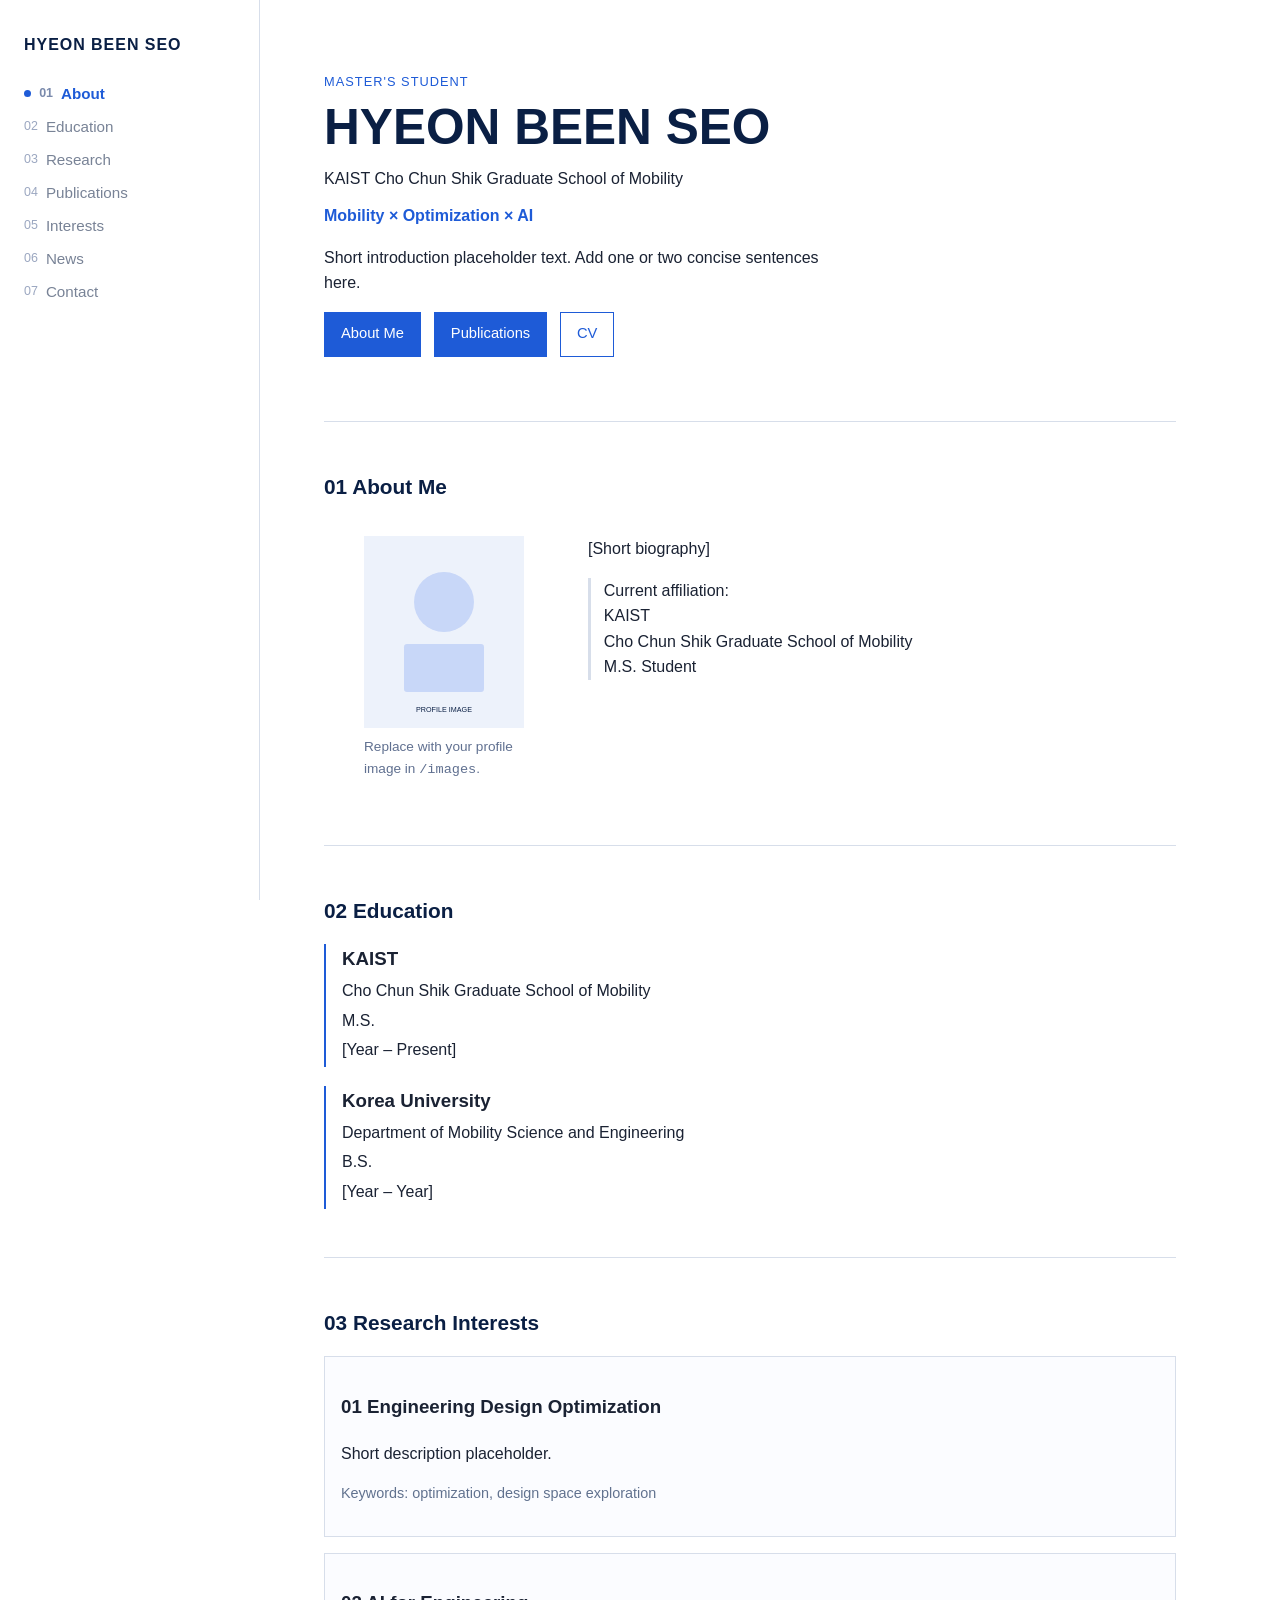
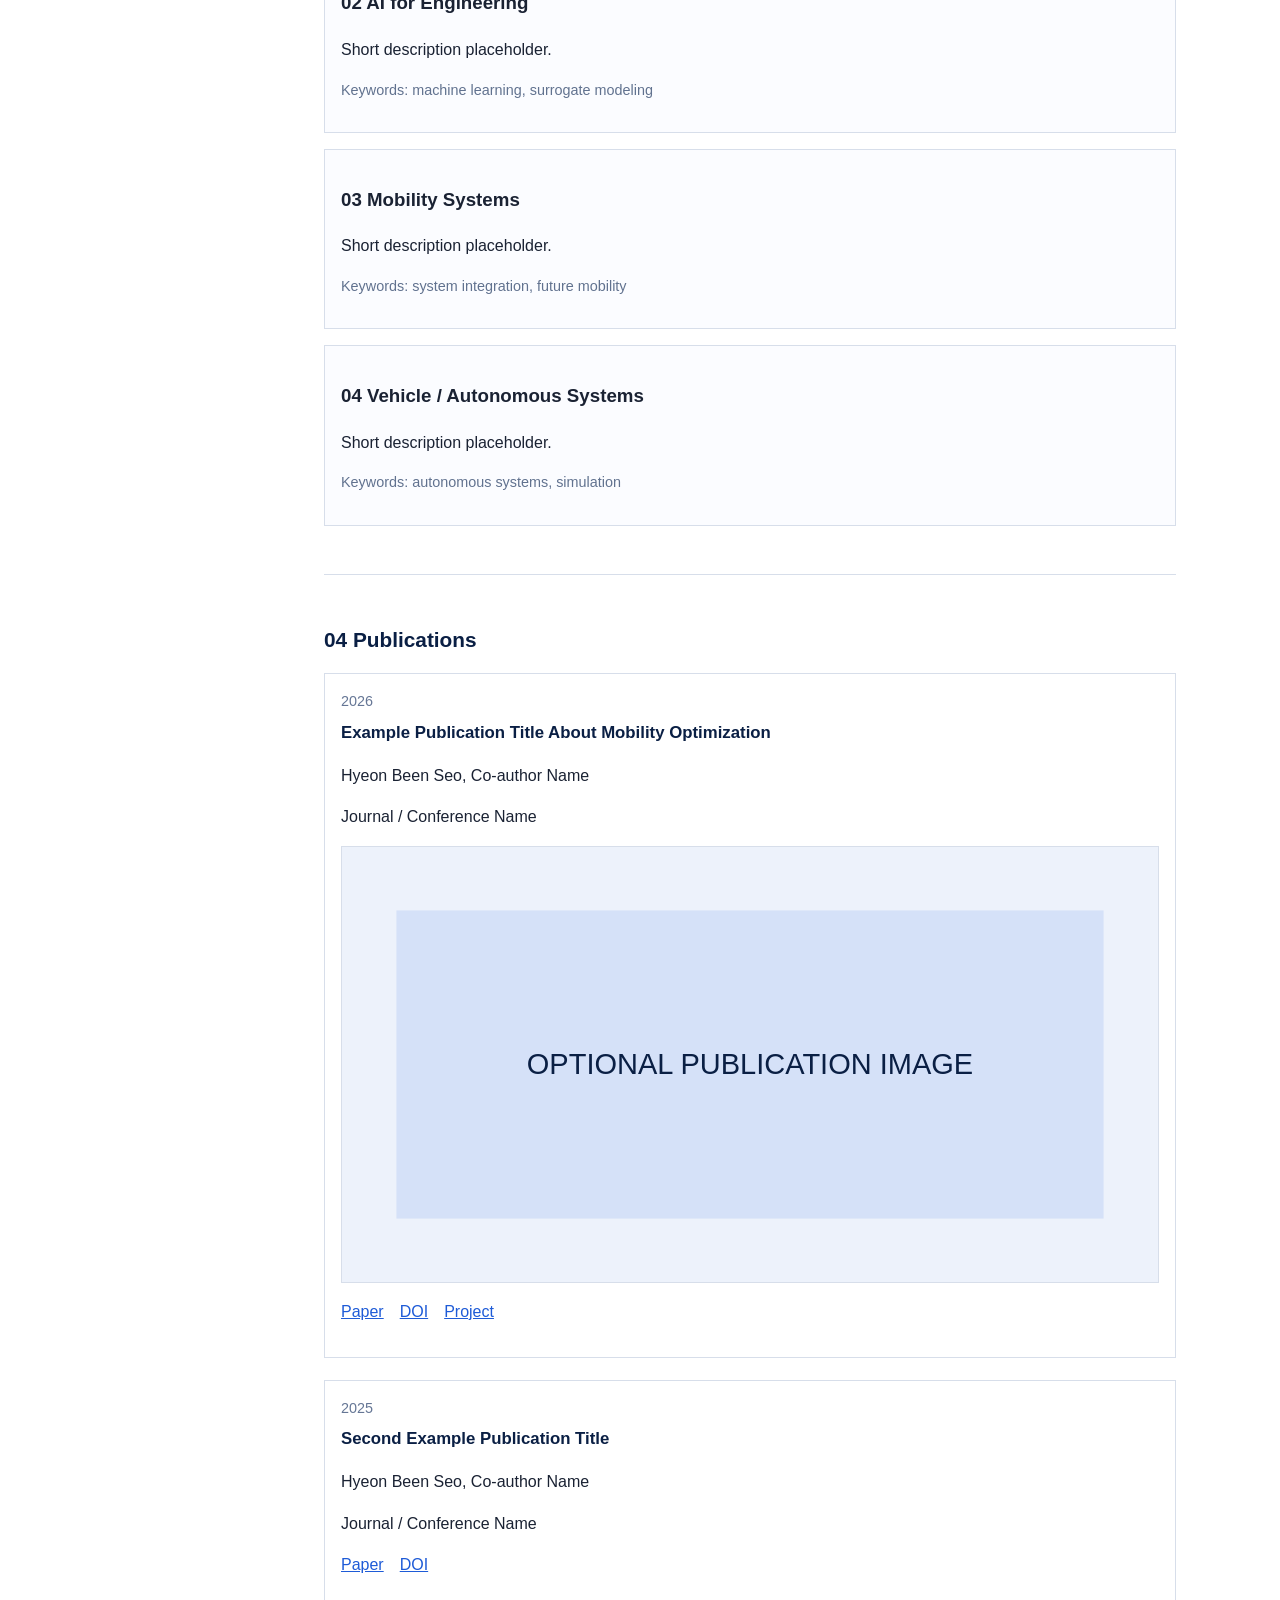
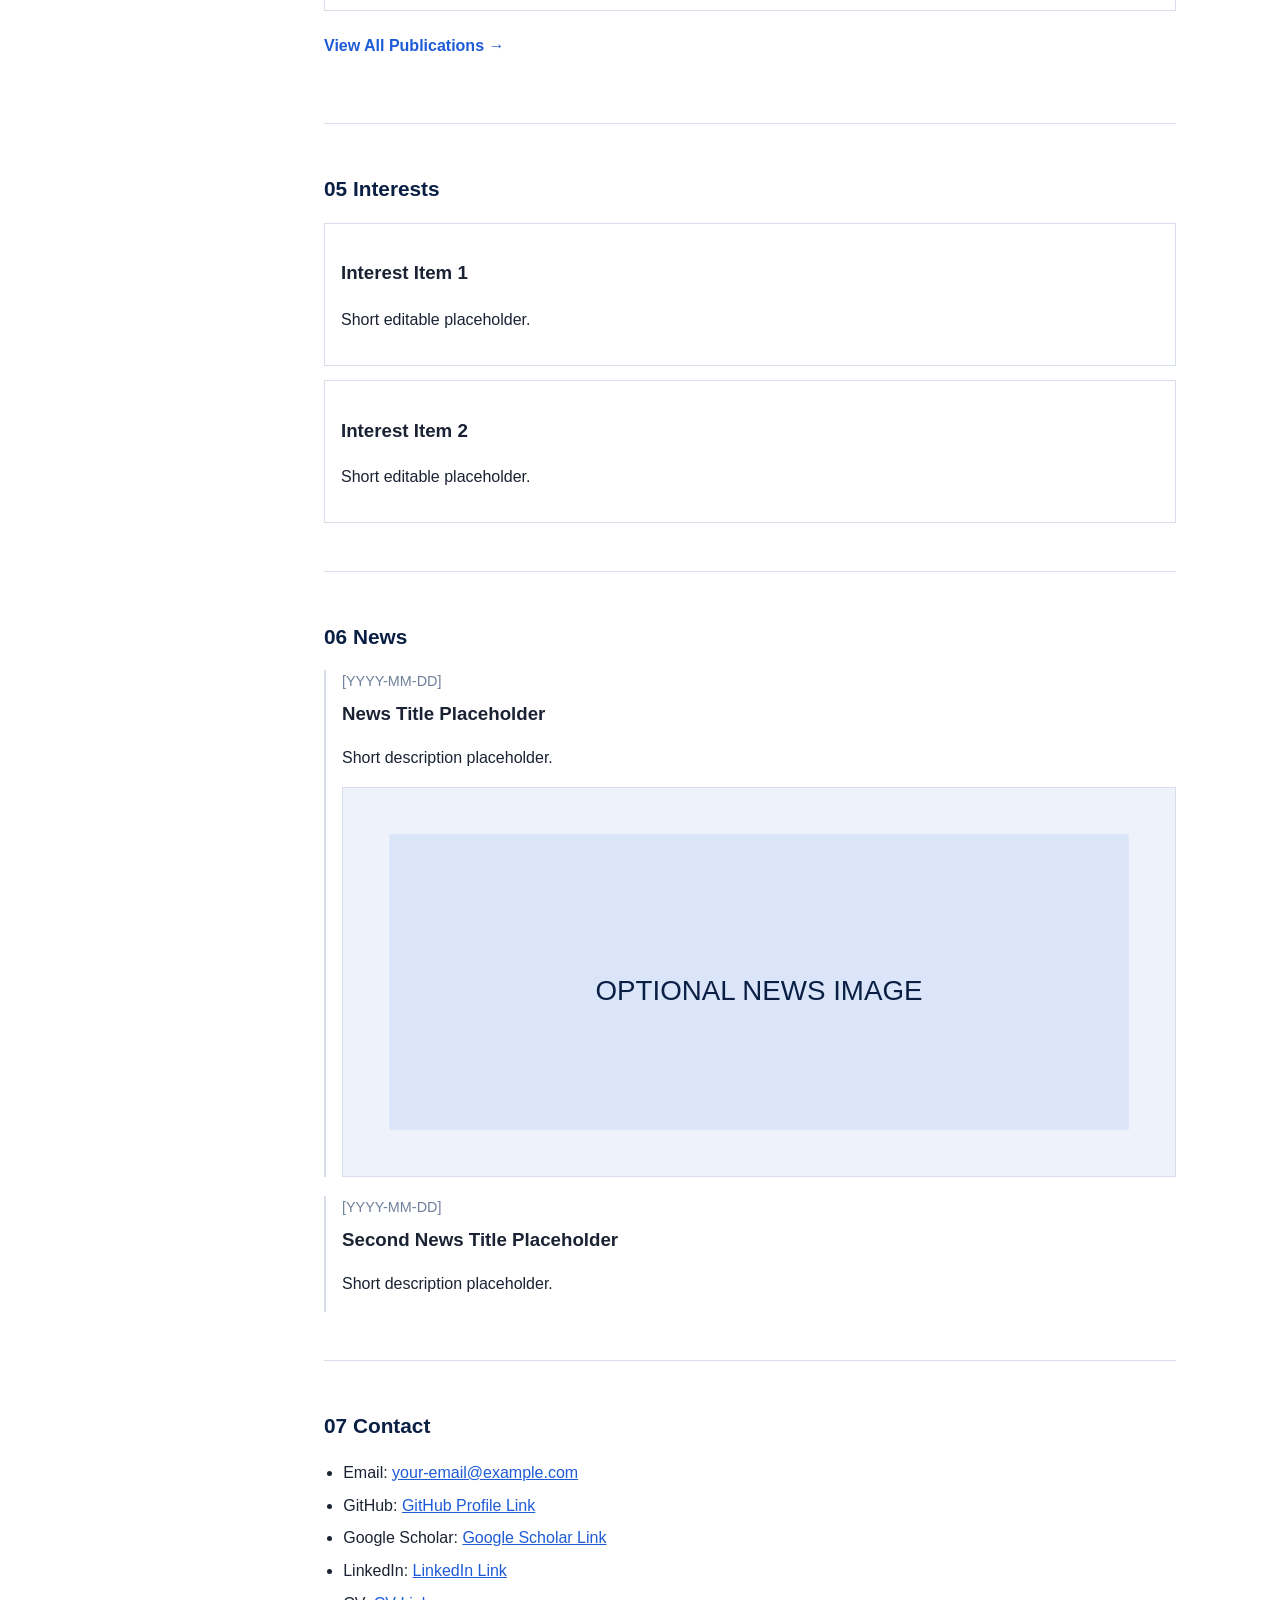
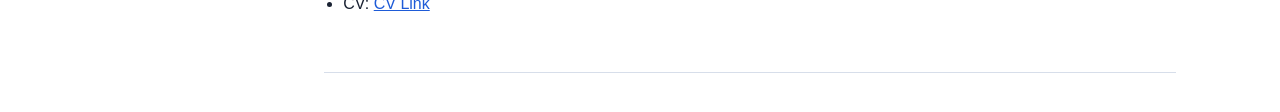
==== index.html @ e6840281 "Build academic portfolio website structure Co-authored-by: CanTuKung <165931298+CanTuKung@users.nore" ====
<!DOCTYPE html>
<html lang="en">
<head>
  <meta charset="UTF-8">
  <meta name="viewport" content="width=device-width, initial-scale=1.0">
  <title>Hyeon Been Seo | Academic Portfolio</title>
  <link rel="stylesheet" href="style.css">
</head>
<body>
  <!-- MOBILE TOP NAVIGATION START -->
  <header class="mobile-header">
    <div class="mobile-brand">HYEON BEEN SEO</div>
    <nav class="mobile-nav" aria-label="Mobile section navigation">
      <a class="nav-link" href="#about">About</a>
      <a class="nav-link" href="#education">Education</a>
      <a class="nav-link" href="#research">Research</a>
      <a class="nav-link" href="#publications">Publications</a>
      <a class="nav-link" href="#interests">Interests</a>
      <a class="nav-link" href="#news">News</a>
      <a class="nav-link" href="#contact">Contact</a>
    </nav>
  </header>
  <!-- MOBILE TOP NAVIGATION END -->

  <!-- DESKTOP LEFT SIDEBAR START -->
  <aside class="sidebar" aria-label="Section navigation">
    <h1 class="sidebar-title">HYEON BEEN SEO</h1>
    <nav>
      <a class="nav-link" href="#about"><span>01</span> About</a>
      <a class="nav-link" href="#education"><span>02</span> Education</a>
      <a class="nav-link" href="#research"><span>03</span> Research</a>
      <a class="nav-link" href="#publications"><span>04</span> Publications</a>
      <a class="nav-link" href="#interests"><span>05</span> Interests</a>
      <a class="nav-link" href="#news"><span>06</span> News</a>
      <a class="nav-link" href="#contact"><span>07</span> Contact</a>
    </nav>
  </aside>
  <!-- DESKTOP LEFT SIDEBAR END -->

  <main class="content">
    <!-- HERO SECTION START -->
    <section class="hero reveal" id="hero">
      <p class="eyebrow">Master's Student</p>
      <h2>HYEON BEEN SEO</h2>
      <p class="hero-subtitle">KAIST Cho Chun Shik Graduate School of Mobility</p>
      <p class="hero-tag">Mobility × Optimization × AI</p>
      <p class="hero-intro">Short introduction placeholder text. Add one or two concise sentences here.</p>
      <div class="hero-actions">
        <a class="button" href="#about">About Me</a>
        <a class="button" href="#publications">Publications</a>
        <a class="button button-outline" href="#">CV</a>
      </div>
    </section>
    <!-- HERO SECTION END -->

    <!-- ABOUT SECTION START -->
    <section class="section reveal" id="about">
      <h2>01 About Me</h2>
      <div class="about-grid">
        <figure class="profile-card">
          <img src="images/profile-placeholder.svg" alt="Profile placeholder">
          <figcaption>Replace with your profile image in <code>/images</code>.</figcaption>
        </figure>
        <div>
          <p>[Short biography]</p>
          <p class="meta-lines">
            Current affiliation:<br>
            KAIST<br>
            Cho Chun Shik Graduate School of Mobility<br>
            M.S. Student
          </p>
        </div>
      </div>
    </section>
    <!-- ABOUT SECTION END -->

    <!-- EDUCATION SECTION START -->
    <section class="section reveal" id="education">
      <h2>02 Education</h2>
      <div class="timeline">
        <article class="timeline-item">
          <h3>KAIST</h3>
          <p>Cho Chun Shik Graduate School of Mobility</p>
          <p>M.S.</p>
          <p>[Year – Present]</p>
        </article>
        <article class="timeline-item">
          <h3>Korea University</h3>
          <p>Department of Mobility Science and Engineering</p>
          <p>B.S.</p>
          <p>[Year – Year]</p>
        </article>
      </div>
    </section>
    <!-- EDUCATION SECTION END -->

    <!-- RESEARCH SECTION START -->
    <section class="section reveal" id="research">
      <h2>03 Research Interests</h2>
      <div class="research-list">
        <article class="research-item">
          <h3>01 Engineering Design Optimization</h3>
          <p>Short description placeholder.</p>
          <p class="keywords">Keywords: optimization, design space exploration</p>
        </article>
        <article class="research-item">
          <h3>02 AI for Engineering</h3>
          <p>Short description placeholder.</p>
          <p class="keywords">Keywords: machine learning, surrogate modeling</p>
        </article>
        <article class="research-item">
          <h3>03 Mobility Systems</h3>
          <p>Short description placeholder.</p>
          <p class="keywords">Keywords: system integration, future mobility</p>
        </article>
        <article class="research-item">
          <h3>04 Vehicle / Autonomous Systems</h3>
          <p>Short description placeholder.</p>
          <p class="keywords">Keywords: autonomous systems, simulation</p>
        </article>
      </div>
    </section>
    <!-- RESEARCH SECTION END -->

    <!-- PUBLICATIONS SECTION START -->
    <section class="section reveal" id="publications">
      <h2>04 Publications</h2>
      <div class="publication-list">
        <article class="publication-item">
          <p class="publication-year">2026</p>
          <h3><a href="publications/example-publication.html">Example Publication Title About Mobility Optimization</a></h3>
          <p>Hyeon Been Seo, Co-author Name</p>
          <p>Journal / Conference Name</p>
          <img src="images/publication-placeholder.svg" alt="Optional representative publication image">
          <p class="publication-links">
            <a href="#">Paper</a>
            <a href="#">DOI</a>
            <a href="#">Project</a>
          </p>
        </article>
        <article class="publication-item">
          <p class="publication-year">2025</p>
          <h3><a href="#">Second Example Publication Title</a></h3>
          <p>Hyeon Been Seo, Co-author Name</p>
          <p>Journal / Conference Name</p>
          <p class="publication-links">
            <a href="#">Paper</a>
            <a href="#">DOI</a>
          </p>
        </article>
      </div>
      <p class="view-all"><a href="publications.html">View All Publications →</a></p>
    </section>
    <!-- PUBLICATIONS SECTION END -->

    <!-- INTERESTS SECTION START -->
    <section class="section reveal" id="interests">
      <h2>05 Interests</h2>
      <div class="interest-list">
        <article class="interest-item">
          <h3>Interest Item 1</h3>
          <p>Short editable placeholder.</p>
        </article>
        <article class="interest-item">
          <h3>Interest Item 2</h3>
          <p>Short editable placeholder.</p>
        </article>
      </div>
    </section>
    <!-- INTERESTS SECTION END -->

    <!-- NEWS SECTION START -->
    <section class="section reveal" id="news">
      <h2>06 News</h2>
      <div class="news-list">
        <article class="news-item">
          <p class="news-date">[YYYY-MM-DD]</p>
          <h3>News Title Placeholder</h3>
          <p>Short description placeholder.</p>
          <img src="images/news-placeholder.svg" alt="Optional representative news image">
        </article>
        <article class="news-item">
          <p class="news-date">[YYYY-MM-DD]</p>
          <h3>Second News Title Placeholder</h3>
          <p>Short description placeholder.</p>
        </article>
      </div>
    </section>
    <!-- NEWS SECTION END -->

    <!-- CONTACT SECTION START -->
    <section class="section reveal" id="contact">
      <h2>07 Contact</h2>
      <ul class="contact-list">
        <li>Email: <a href="mailto:your-email@example.com">your-email@example.com</a></li>
        <li>GitHub: <a href="#">GitHub Profile Link</a></li>
        <li>Google Scholar: <a href="#">Google Scholar Link</a></li>
        <li>LinkedIn: <a href="#">LinkedIn Link</a></li>
        <li>CV: <a href="#">CV Link</a></li>
      </ul>
    </section>
    <!-- CONTACT SECTION END -->
  </main>

  <script src="script.js"></script>
</body>
</html>
---- style.css ----
/* ===== GLOBAL STYLES START ===== */
:root {
  --navy: #0a1f44;
  --blue: #1e5bd7;
  --light-blue-gray: #edf2fb;
  --text: #1a2233;
  --white: #ffffff;
  --line: #d7deea;
}

* {
  box-sizing: border-box;
}

html {
  scroll-behavior: smooth;
}

body {
  margin: 0;
  font-family: "Inter", "Segoe UI", Arial, sans-serif;
  color: var(--text);
  background: var(--white);
  line-height: 1.6;
}

a {
  color: var(--blue);
}

img {
  max-width: 100%;
  height: auto;
  display: block;
}
/* ===== GLOBAL STYLES END ===== */

/* ===== MOBILE TOP NAVIGATION START ===== */
.mobile-header {
  display: none;
  position: sticky;
  top: 0;
  z-index: 20;
  background: rgba(255, 255, 255, 0.97);
  border-bottom: 1px solid var(--line);
  padding: 0.75rem 1rem;
}

.mobile-brand {
  font-weight: 700;
  color: var(--navy);
  margin-bottom: 0.5rem;
  letter-spacing: 0.05em;
  font-size: 0.85rem;
}

.mobile-nav {
  display: flex;
  gap: 0.75rem;
  overflow-x: auto;
  padding-bottom: 0.2rem;
}
/* ===== MOBILE TOP NAVIGATION END ===== */

/* ===== DESKTOP SIDEBAR START ===== */
.sidebar {
  position: fixed;
  top: 0;
  left: 0;
  width: 260px;
  height: 100vh;
  border-right: 1px solid var(--line);
  padding: 2rem 1.5rem;
  background: var(--white);
}

.sidebar-title {
  font-size: 1rem;
  margin: 0 0 1.5rem;
  letter-spacing: 0.06em;
  color: var(--navy);
}

.sidebar nav,
.mobile-nav {
  display: flex;
  flex-direction: column;
  gap: 0.55rem;
}

.mobile-nav {
  flex-direction: row;
}

.nav-link {
  color: #4c5a74;
  text-decoration: none;
  font-size: 0.95rem;
  display: inline-flex;
  align-items: center;
  gap: 0.5rem;
  transition: color 0.2s ease, opacity 0.2s ease;
  opacity: 0.75;
  white-space: nowrap;
}

.nav-link span {
  color: #7a8aac;
  font-size: 0.78rem;
}

.nav-link.active {
  color: var(--blue);
  opacity: 1;
  font-weight: 700;
}

.nav-link.active::before {
  content: "";
  width: 0.45rem;
  height: 0.45rem;
  border-radius: 50%;
  background: var(--blue);
}
/* ===== DESKTOP SIDEBAR END ===== */

/* ===== MAIN CONTENT START ===== */
.content {
  margin-left: 260px;
  padding: 2.5rem 4rem;
  max-width: 980px;
}

.hero {
  padding: 2rem 0 4rem;
  border-bottom: 1px solid var(--line);
}

.eyebrow {
  text-transform: uppercase;
  letter-spacing: 0.08em;
  color: var(--blue);
  font-size: 0.8rem;
  margin: 0 0 0.5rem;
}

.hero h2 {
  margin: 0;
  font-size: clamp(2rem, 5vw, 3.1rem);
  line-height: 1.1;
  color: var(--navy);
}

.hero-subtitle,
.hero-tag {
  margin: 0.7rem 0;
}

.hero-tag {
  color: var(--blue);
  font-weight: 600;
}

.hero-intro {
  max-width: 60ch;
}

.hero-actions {
  display: flex;
  flex-wrap: wrap;
  gap: 0.8rem;
  margin-top: 1rem;
}

.button {
  background: var(--blue);
  color: var(--white);
  text-decoration: none;
  padding: 0.6rem 1rem;
  border: 1px solid var(--blue);
  font-size: 0.92rem;
}

.button:hover {
  background: #1648ac;
}

.button-outline {
  background: transparent;
  color: var(--blue);
}

.section {
  padding: 3rem 0;
  border-bottom: 1px solid var(--line);
}

.section h2 {
  margin-top: 0;
  color: var(--navy);
  font-size: 1.3rem;
}
/* ===== MAIN CONTENT END ===== */

/* ===== ABOUT SECTION START ===== */
.about-grid {
  display: grid;
  grid-template-columns: minmax(180px, 240px) 1fr;
  gap: 1.5rem;
  align-items: start;
}

.profile-card figcaption {
  margin-top: 0.5rem;
  font-size: 0.85rem;
  color: #607090;
}

.meta-lines {
  border-left: 3px solid var(--line);
  padding-left: 0.8rem;
}
/* ===== ABOUT SECTION END ===== */

/* ===== EDUCATION SECTION START ===== */
.timeline {
  display: grid;
  gap: 1.2rem;
}

.timeline-item {
  border-left: 2px solid var(--blue);
  padding-left: 1rem;
}

.timeline-item h3 {
  margin: 0;
}

.timeline-item p {
  margin: 0.25rem 0;
}
/* ===== EDUCATION SECTION END ===== */

/* ===== RESEARCH SECTION START ===== */
.research-list {
  display: grid;
  gap: 1rem;
}

.research-item {
  padding: 1rem;
  border: 1px solid var(--line);
  background: #fbfcff;
}

.keywords {
  color: #61728f;
  font-size: 0.9rem;
}
/* ===== RESEARCH SECTION END ===== */

/* ===== PUBLICATIONS SECTION START ===== */
.publication-list {
  display: grid;
  gap: 1.4rem;
}

.publication-item {
  border: 1px solid var(--line);
  padding: 1rem;
}

.publication-year {
  margin: 0 0 0.4rem;
  font-size: 0.9rem;
  color: #657695;
}

.publication-item h3 {
  margin: 0;
  font-size: 1.05rem;
}

.publication-item h3 a {
  text-decoration: none;
  color: var(--navy);
  transition: color 0.2s ease;
  overflow-wrap: anywhere;
}

.publication-item h3 a:hover {
  color: var(--blue);
}

.publication-item img,
.news-item img {
  margin-top: 0.7rem;
  border: 1px solid var(--line);
  transition: transform 0.2s ease;
}

.publication-item img:hover,
.news-item img:hover {
  transform: scale(1.01);
}

.publication-links {
  display: flex;
  flex-wrap: wrap;
  gap: 1rem;
}

.view-all {
  margin-top: 1.4rem;
}

.view-all a {
  font-weight: 600;
  text-decoration: none;
}
/* ===== PUBLICATIONS SECTION END ===== */

/* ===== INTERESTS SECTION START ===== */
.interest-list {
  display: grid;
  gap: 0.9rem;
}

.interest-item {
  border: 1px solid var(--line);
  padding: 1rem;
}
/* ===== INTERESTS SECTION END ===== */

/* ===== NEWS SECTION START ===== */
.news-list {
  display: grid;
  gap: 1.2rem;
}

.news-item {
  border-left: 2px solid var(--line);
  padding-left: 1rem;
}

.news-date {
  margin: 0;
  color: #6f7f9b;
  font-size: 0.9rem;
}

.news-item h3 {
  margin: 0.35rem 0;
}
/* ===== NEWS SECTION END ===== */

/* ===== CONTACT SECTION START ===== */
.contact-list {
  margin: 0;
  padding-left: 1.2rem;
}

.contact-list li {
  margin: 0.45rem 0;
}
/* ===== CONTACT SECTION END ===== */

/* ===== SECTION REVEAL ANIMATION START ===== */
.reveal {
  opacity: 0;
  transform: translateY(12px);
  transition: opacity 0.45s ease, transform 0.45s ease;
}

.reveal.visible {
  opacity: 1;
  transform: none;
}
/* ===== SECTION REVEAL ANIMATION END ===== */

/* ===== RESPONSIVE STYLES START ===== */
@media (max-width: 991px) {
  .sidebar {
    display: none;
  }

  .mobile-header {
    display: block;
  }

  .content {
    margin-left: 0;
    padding: 1.25rem;
  }

  .hero {
    padding-top: 1.2rem;
  }

  .about-grid {
    grid-template-columns: 1fr;
  }
}
/* ===== RESPONSIVE STYLES END ===== */
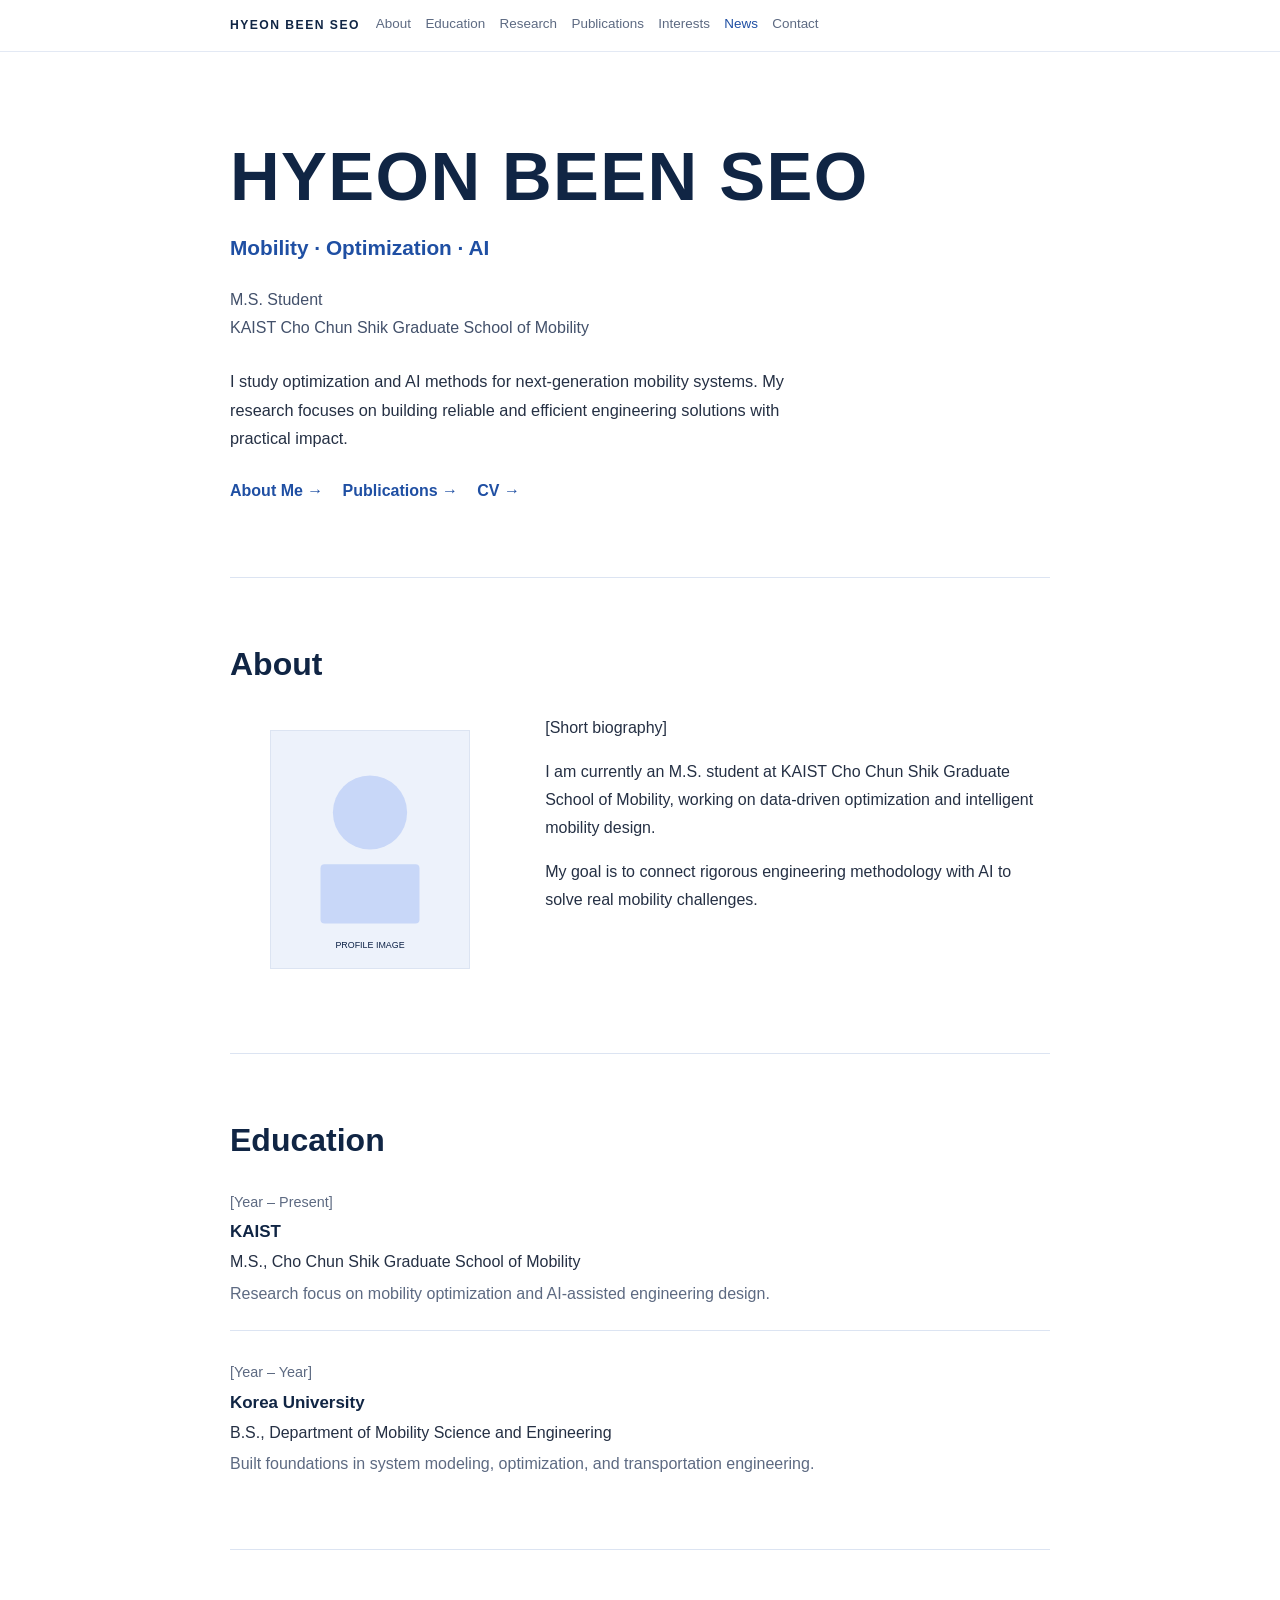
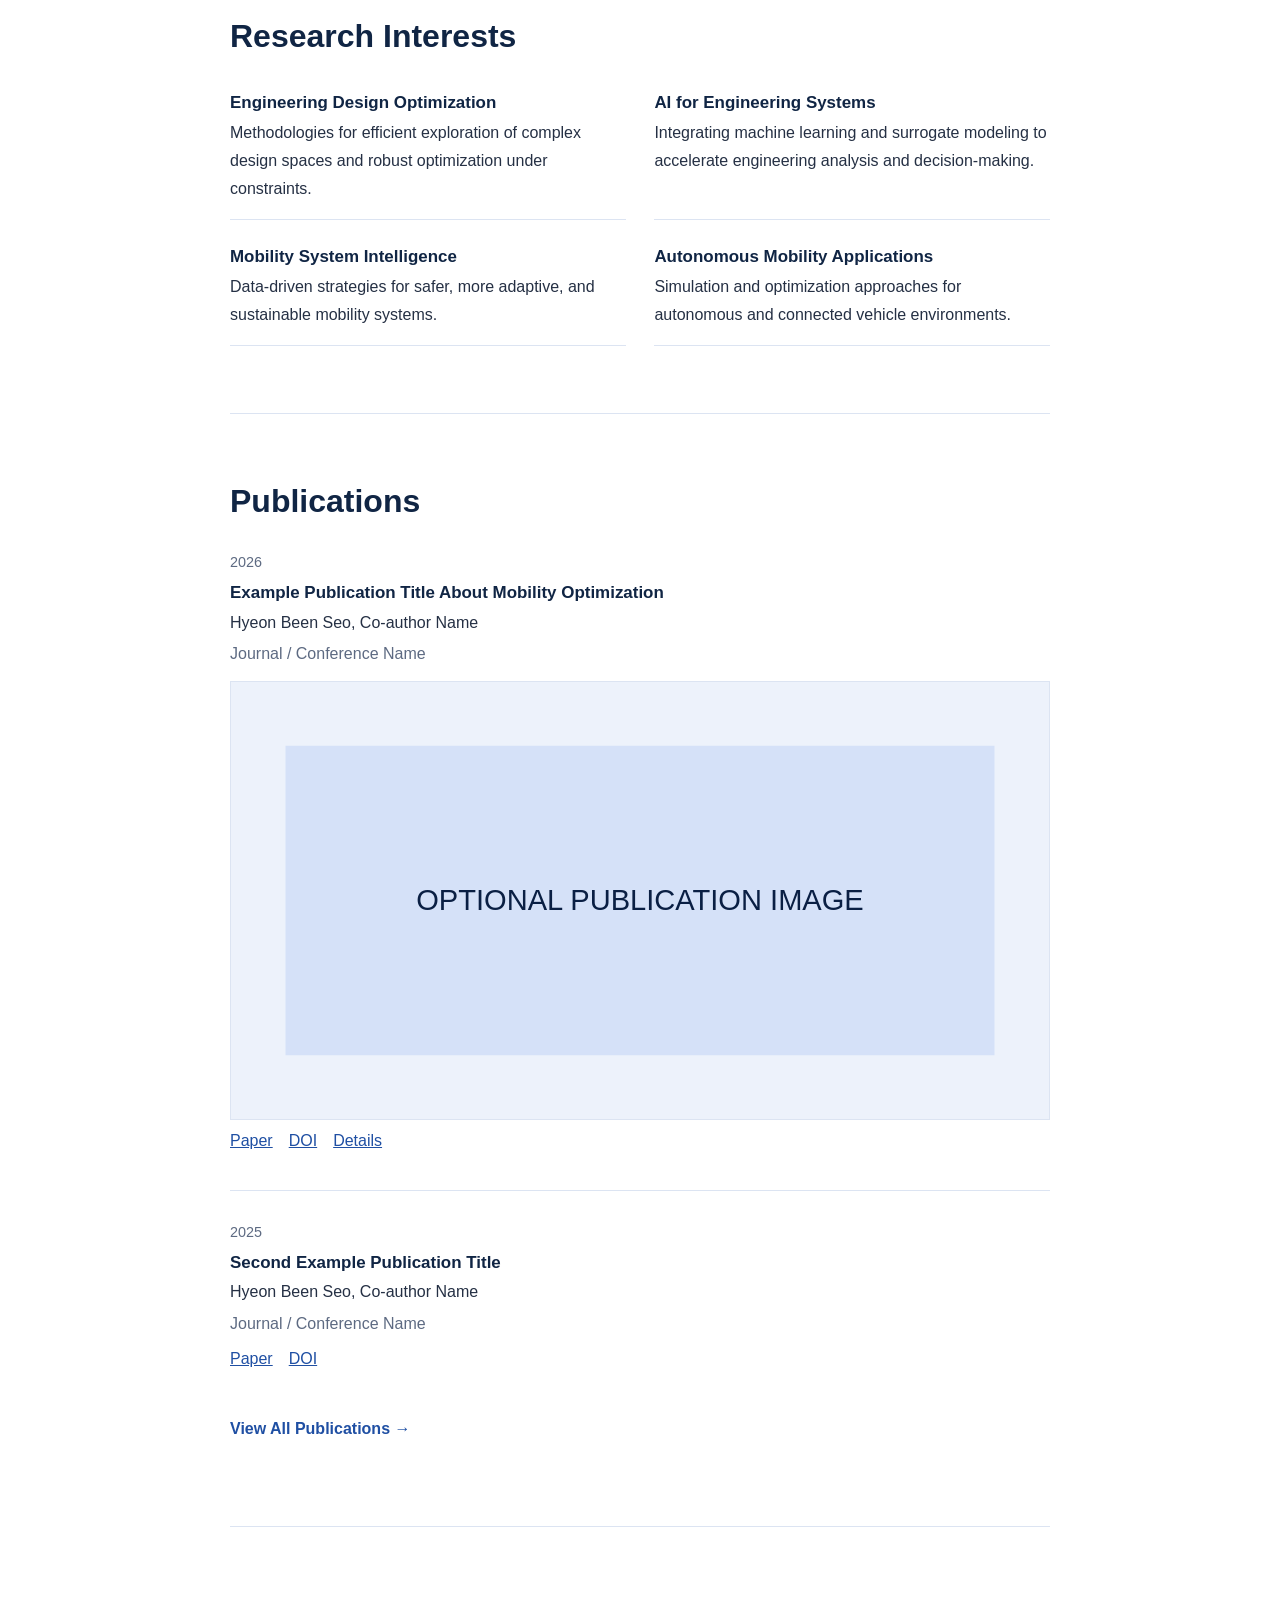
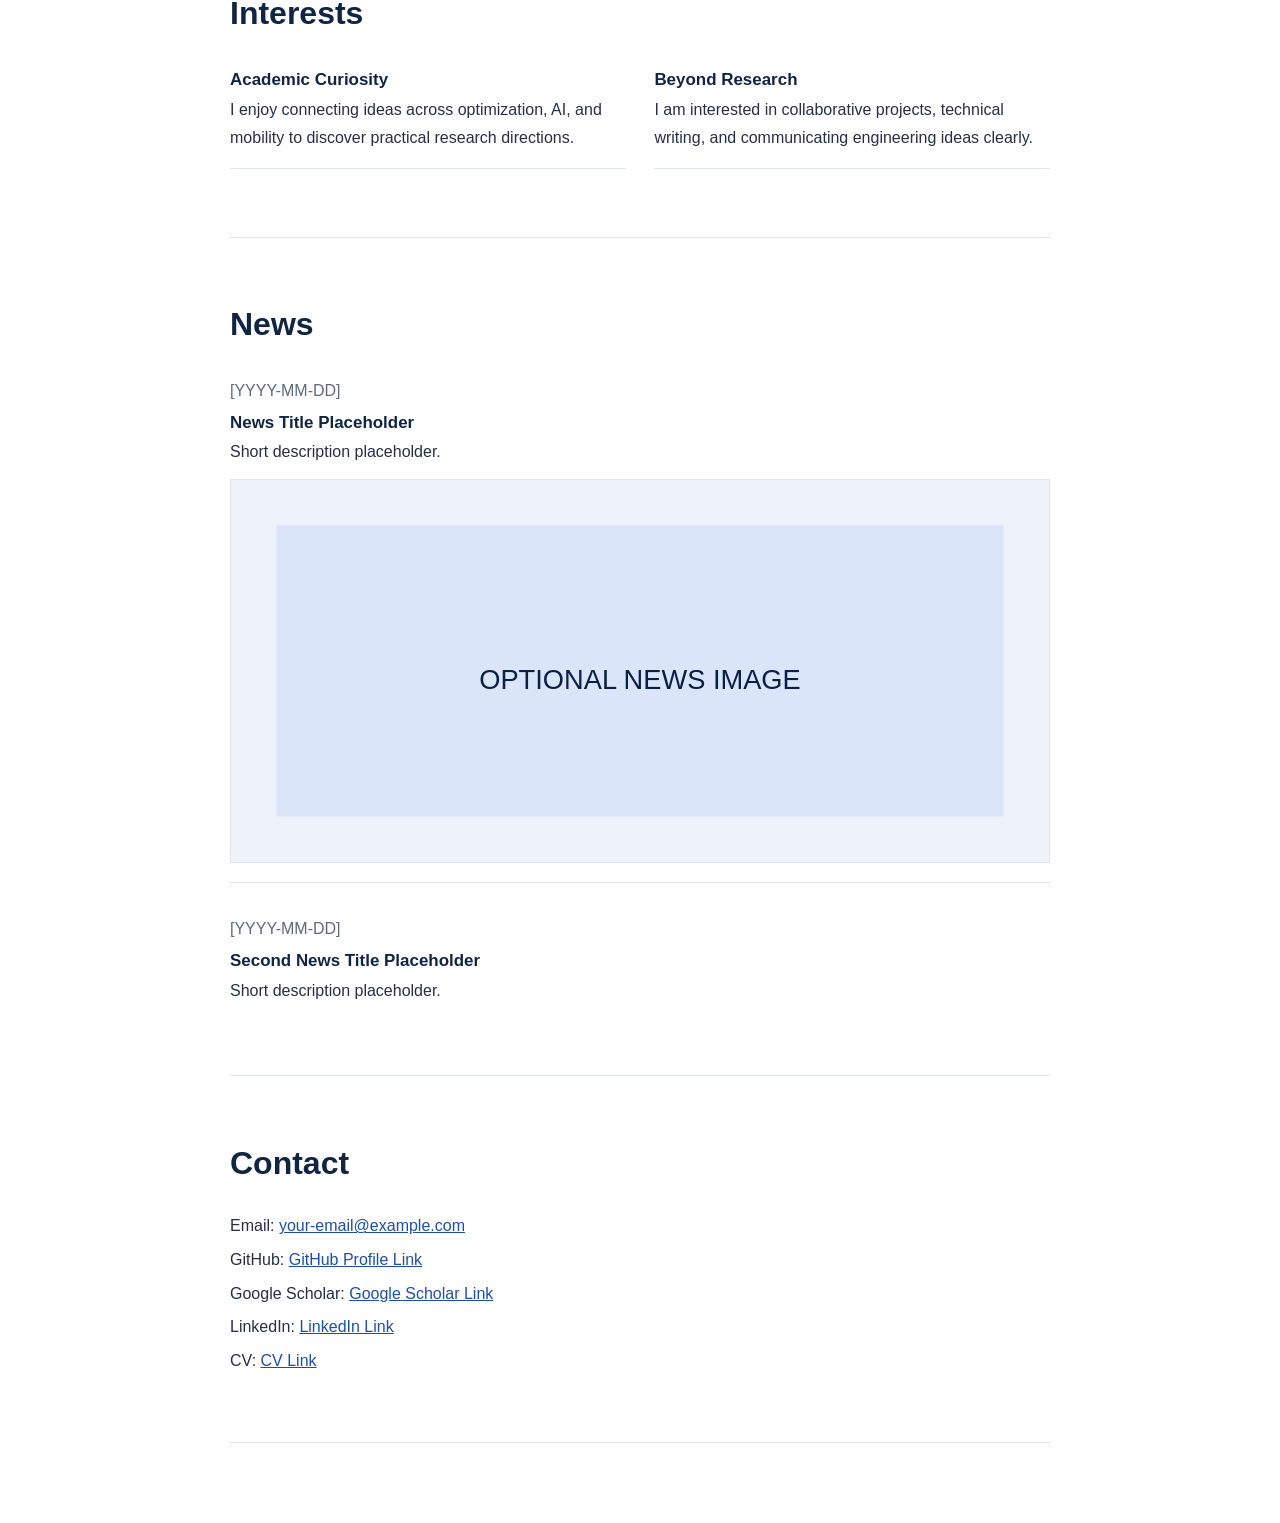
==== commit 2e7326e8: "Redesign homepage to long-form single-column layout Co-authored-by: CanTuKung <165931298+CanTuKung@u" ====
--- a/index.html
+++ b/index.html
@@ -7,67 +7,54 @@
   <link rel="stylesheet" href="style.css">
 </head>
 <body>
-  <!-- MOBILE TOP NAVIGATION START -->
-  <header class="mobile-header">
-    <div class="mobile-brand">HYEON BEEN SEO</div>
-    <nav class="mobile-nav" aria-label="Mobile section navigation">
-      <a class="nav-link" href="#about">About</a>
-      <a class="nav-link" href="#education">Education</a>
-      <a class="nav-link" href="#research">Research</a>
-      <a class="nav-link" href="#publications">Publications</a>
-      <a class="nav-link" href="#interests">Interests</a>
-      <a class="nav-link" href="#news">News</a>
-      <a class="nav-link" href="#contact">Contact</a>
-    </nav>
+  <header class="top-header">
+    <div class="top-header-inner">
+      <a class="brand" href="#hero">HYEON BEEN SEO</a>
+      <nav class="top-nav" aria-label="Section navigation">
+        <a class="nav-link" href="#about">About</a>
+        <a class="nav-link" href="#education">Education</a>
+        <a class="nav-link" href="#research">Research</a>
+        <a class="nav-link" href="#publications">Publications</a>
+        <a class="nav-link" href="#interests">Interests</a>
+        <a class="nav-link" href="#news">News</a>
+        <a class="nav-link" href="#contact">Contact</a>
+      </nav>
+    </div>
   </header>
-  <!-- MOBILE TOP NAVIGATION END -->
 
-  <!-- DESKTOP LEFT SIDEBAR START -->
-  <aside class="sidebar" aria-label="Section navigation">
-    <h1 class="sidebar-title">HYEON BEEN SEO</h1>
-    <nav>
-      <a class="nav-link" href="#about"><span>01</span> About</a>
-      <a class="nav-link" href="#education"><span>02</span> Education</a>
-      <a class="nav-link" href="#research"><span>03</span> Research</a>
-      <a class="nav-link" href="#publications"><span>04</span> Publications</a>
-      <a class="nav-link" href="#interests"><span>05</span> Interests</a>
-      <a class="nav-link" href="#news"><span>06</span> News</a>
-      <a class="nav-link" href="#contact"><span>07</span> Contact</a>
-    </nav>
-  </aside>
-  <!-- DESKTOP LEFT SIDEBAR END -->
-
-  <main class="content">
+  <main class="page">
     <!-- HERO SECTION START -->
     <section class="hero reveal" id="hero">
-      <p class="eyebrow">Master's Student</p>
-      <h2>HYEON BEEN SEO</h2>
-      <p class="hero-subtitle">KAIST Cho Chun Shik Graduate School of Mobility</p>
-      <p class="hero-tag">Mobility × Optimization × AI</p>
-      <p class="hero-intro">Short introduction placeholder text. Add one or two concise sentences here.</p>
+      <p class="hero-name">HYEON BEEN SEO</p>
+      <p class="hero-field">Mobility · Optimization · AI</p>
+      <p class="hero-role">M.S. Student<br>KAIST Cho Chun Shik Graduate School of Mobility</p>
+      <p class="hero-intro">
+        I study optimization and AI methods for next-generation mobility systems.
+        My research focuses on building reliable and efficient engineering solutions with practical impact.
+      </p>
       <div class="hero-actions">
-        <a class="button" href="#about">About Me</a>
-        <a class="button" href="#publications">Publications</a>
-        <a class="button button-outline" href="#">CV</a>
+        <a class="text-link" href="#about">About Me</a>
+        <a class="text-link" href="#publications">Publications</a>
+        <a class="text-link" href="#contact">CV</a>
       </div>
     </section>
     <!-- HERO SECTION END -->
 
     <!-- ABOUT SECTION START -->
     <section class="section reveal" id="about">
-      <h2>01 About Me</h2>
+      <h2 class="section-title">About</h2>
       <div class="about-grid">
-        <figure class="profile-card">
+        <figure class="profile-wrap">
           <img src="images/profile-placeholder.svg" alt="Profile placeholder">
-          <figcaption>Replace with your profile image in <code>/images</code>.</figcaption>
         </figure>
-        <div>
+        <div class="about-copy">
           <p>[Short biography]</p>
-          <p class="meta-lines">
-            Current affiliation:<br>
-            KAIST<br>
-            Cho Chun Shik Graduate School of Mobility<br>
-            M.S. Student
+          <p>
+            I am currently an M.S. student at KAIST Cho Chun Shik Graduate School of Mobility,
+            working on data-driven optimization and intelligent mobility design.
+          </p>
+          <p>
+            My goal is to connect rigorous engineering methodology with AI to solve real mobility challenges.
           </p>
         </div>
       </div>
@@ -76,19 +63,19 @@
 
     <!-- EDUCATION SECTION START -->
     <section class="section reveal" id="education">
-      <h2>02 Education</h2>
-      <div class="timeline">
-        <article class="timeline-item">
+      <h2 class="section-title">Education</h2>
+      <div class="education-list">
+        <article class="education-item">
+          <p class="entry-year">[Year – Present]</p>
           <h3>KAIST</h3>
-          <p>Cho Chun Shik Graduate School of Mobility</p>
-          <p>M.S.</p>
-          <p>[Year – Present]</p>
+          <p class="entry-main">M.S., Cho Chun Shik Graduate School of Mobility</p>
+          <p class="entry-note">Research focus on mobility optimization and AI-assisted engineering design.</p>
         </article>
-        <article class="timeline-item">
+        <article class="education-item">
+          <p class="entry-year">[Year – Year]</p>
           <h3>Korea University</h3>
-          <p>Department of Mobility Science and Engineering</p>
-          <p>B.S.</p>
-          <p>[Year – Year]</p>
+          <p class="entry-main">B.S., Department of Mobility Science and Engineering</p>
+          <p class="entry-note">Built foundations in system modeling, optimization, and transportation engineering.</p>
         </article>
       </div>
     </section>
@@ -96,27 +83,23 @@
 
     <!-- RESEARCH SECTION START -->
     <section class="section reveal" id="research">
-      <h2>03 Research Interests</h2>
+      <h2 class="section-title">Research Interests</h2>
       <div class="research-list">
         <article class="research-item">
-          <h3>01 Engineering Design Optimization</h3>
-          <p>Short description placeholder.</p>
-          <p class="keywords">Keywords: optimization, design space exploration</p>
+          <h3>Engineering Design Optimization</h3>
+          <p>Methodologies for efficient exploration of complex design spaces and robust optimization under constraints.</p>
         </article>
         <article class="research-item">
-          <h3>02 AI for Engineering</h3>
-          <p>Short description placeholder.</p>
-          <p class="keywords">Keywords: machine learning, surrogate modeling</p>
+          <h3>AI for Engineering Systems</h3>
+          <p>Integrating machine learning and surrogate modeling to accelerate engineering analysis and decision-making.</p>
         </article>
         <article class="research-item">
-          <h3>03 Mobility Systems</h3>
-          <p>Short description placeholder.</p>
-          <p class="keywords">Keywords: system integration, future mobility</p>
+          <h3>Mobility System Intelligence</h3>
+          <p>Data-driven strategies for safer, more adaptive, and sustainable mobility systems.</p>
         </article>
         <article class="research-item">
-          <h3>04 Vehicle / Autonomous Systems</h3>
-          <p>Short description placeholder.</p>
-          <p class="keywords">Keywords: autonomous systems, simulation</p>
+          <h3>Autonomous Mobility Applications</h3>
+          <p>Simulation and optimization approaches for autonomous and connected vehicle environments.</p>
         </article>
       </div>
     </section>
@@ -124,25 +107,25 @@
 
     <!-- PUBLICATIONS SECTION START -->
     <section class="section reveal" id="publications">
-      <h2>04 Publications</h2>
+      <h2 class="section-title">Publications</h2>
       <div class="publication-list">
         <article class="publication-item">
-          <p class="publication-year">2026</p>
+          <p class="entry-year">2026</p>
           <h3><a href="publications/example-publication.html">Example Publication Title About Mobility Optimization</a></h3>
-          <p>Hyeon Been Seo, Co-author Name</p>
-          <p>Journal / Conference Name</p>
-          <img src="images/publication-placeholder.svg" alt="Optional representative publication image">
+          <p class="pub-authors">Hyeon Been Seo, Co-author Name</p>
+          <p class="pub-venue">Journal / Conference Name</p>
+          <img src="images/publication-placeholder.svg" alt="Representative publication image">
           <p class="publication-links">
             <a href="#">Paper</a>
             <a href="#">DOI</a>
-            <a href="#">Project</a>
+            <a href="#">Details</a>
           </p>
         </article>
         <article class="publication-item">
-          <p class="publication-year">2025</p>
+          <p class="entry-year">2025</p>
           <h3><a href="#">Second Example Publication Title</a></h3>
-          <p>Hyeon Been Seo, Co-author Name</p>
-          <p>Journal / Conference Name</p>
+          <p class="pub-authors">Hyeon Been Seo, Co-author Name</p>
+          <p class="pub-venue">Journal / Conference Name</p>
           <p class="publication-links">
             <a href="#">Paper</a>
             <a href="#">DOI</a>
@@ -155,15 +138,15 @@
 
     <!-- INTERESTS SECTION START -->
     <section class="section reveal" id="interests">
-      <h2>05 Interests</h2>
+      <h2 class="section-title">Interests</h2>
       <div class="interest-list">
         <article class="interest-item">
-          <h3>Interest Item 1</h3>
-          <p>Short editable placeholder.</p>
+          <h3>Academic Curiosity</h3>
+          <p>I enjoy connecting ideas across optimization, AI, and mobility to discover practical research directions.</p>
         </article>
         <article class="interest-item">
-          <h3>Interest Item 2</h3>
-          <p>Short editable placeholder.</p>
+          <h3>Beyond Research</h3>
+          <p>I am interested in collaborative projects, technical writing, and communicating engineering ideas clearly.</p>
         </article>
       </div>
     </section>
@@ -171,13 +154,13 @@
 
     <!-- NEWS SECTION START -->
     <section class="section reveal" id="news">
-      <h2>06 News</h2>
+      <h2 class="section-title">News</h2>
       <div class="news-list">
         <article class="news-item">
           <p class="news-date">[YYYY-MM-DD]</p>
           <h3>News Title Placeholder</h3>
           <p>Short description placeholder.</p>
-          <img src="images/news-placeholder.svg" alt="Optional representative news image">
+          <img src="images/news-placeholder.svg" alt="Representative news image">
         </article>
         <article class="news-item">
           <p class="news-date">[YYYY-MM-DD]</p>
@@ -190,7 +173,7 @@
 
     <!-- CONTACT SECTION START -->
     <section class="section reveal" id="contact">
-      <h2>07 Contact</h2>
+      <h2 class="section-title">Contact</h2>
       <ul class="contact-list">
         <li>Email: <a href="mailto:your-email@example.com">your-email@example.com</a></li>
         <li>GitHub: <a href="#">GitHub Profile Link</a></li>
--- a/style.css
+++ b/style.css
@@ -1,11 +1,10 @@
-/* ===== GLOBAL STYLES START ===== */
 :root {
-  --navy: #0a1f44;
-  --blue: #1e5bd7;
-  --light-blue-gray: #edf2fb;
-  --text: #1a2233;
-  --white: #ffffff;
-  --line: #d7deea;
+  --kaist-blue: #1f4fa3;
+  --kaist-deep: #102544;
+  --text: #253044;
+  --muted: #5d6a82;
+  --line: #dce4f2;
+  --bg: #ffffff;
 }
 
 * {
@@ -20,12 +19,12 @@
   margin: 0;
   font-family: "Inter", "Segoe UI", Arial, sans-serif;
   color: var(--text);
-  background: var(--white);
-  line-height: 1.6;
+  background: var(--bg);
+  line-height: 1.75;
 }
 
 a {
-  color: var(--blue);
+  color: var(--kaist-blue);
 }
 
 img {
@@ -33,343 +32,250 @@
   height: auto;
   display: block;
 }
-/* ===== GLOBAL STYLES END ===== */
-
-/* ===== MOBILE TOP NAVIGATION START ===== */
-.mobile-header {
-  display: none;
+
+.top-header {
   position: sticky;
   top: 0;
-  z-index: 20;
-  background: rgba(255, 255, 255, 0.97);
-  border-bottom: 1px solid var(--line);
-  padding: 0.75rem 1rem;
-}
-
-.mobile-brand {
+  z-index: 40;
+  backdrop-filter: blur(8px);
+  background: rgba(255, 255, 255, 0.94);
+  border-bottom: 1px solid rgba(220, 228, 242, 0.8);
+}
+
+.top-header-inner {
+  max-width: 860px;
+  margin: 0 auto;
+  padding: 0.75rem 1.25rem;
+  display: flex;
+  align-items: center;
+  gap: 1rem;
+}
+
+.brand {
+  font-size: 0.76rem;
+  letter-spacing: 0.12em;
+  text-transform: uppercase;
+  color: var(--kaist-deep);
+  text-decoration: none;
+  white-space: nowrap;
   font-weight: 700;
-  color: var(--navy);
-  margin-bottom: 0.5rem;
-  letter-spacing: 0.05em;
-  font-size: 0.85rem;
-}
-
-.mobile-nav {
+}
+
+.top-nav {
   display: flex;
-  gap: 0.75rem;
+  flex-wrap: nowrap;
+  gap: 0.9rem;
   overflow-x: auto;
   padding-bottom: 0.2rem;
 }
-/* ===== MOBILE TOP NAVIGATION END ===== */
-
-/* ===== DESKTOP SIDEBAR START ===== */
-.sidebar {
-  position: fixed;
-  top: 0;
-  left: 0;
-  width: 260px;
-  height: 100vh;
-  border-right: 1px solid var(--line);
-  padding: 2rem 1.5rem;
-  background: var(--white);
-}
-
-.sidebar-title {
+
+.nav-link {
+  text-decoration: none;
+  color: var(--muted);
+  font-size: 0.84rem;
+  white-space: nowrap;
+  transition: color 0.2s ease;
+}
+
+.nav-link.active,
+.nav-link:hover {
+  color: var(--kaist-blue);
+}
+
+.page {
+  max-width: 860px;
+  margin: 0 auto;
+  padding: 2.5rem 1.25rem 5rem;
+}
+
+.hero {
+  padding: 3rem 0 4.5rem;
+  border-bottom: 1px solid var(--line);
+}
+
+.hero-name {
+  margin: 0;
+  font-size: clamp(2.4rem, 7vw, 4.3rem);
+  line-height: 1.08;
+  letter-spacing: 0.02em;
+  font-weight: 700;
+  color: var(--kaist-deep);
+}
+
+.hero-field {
+  margin: 1rem 0 0;
+  color: var(--kaist-blue);
+  font-size: clamp(1.05rem, 2.2vw, 1.3rem);
+  font-weight: 600;
+}
+
+.hero-role {
+  margin: 1.2rem 0 0;
+  color: #43516b;
   font-size: 1rem;
-  margin: 0 0 1.5rem;
-  letter-spacing: 0.06em;
-  color: var(--navy);
-}
-
-.sidebar nav,
-.mobile-nav {
-  display: flex;
-  flex-direction: column;
-  gap: 0.55rem;
-}
-
-.mobile-nav {
-  flex-direction: row;
-}
-
-.nav-link {
-  color: #4c5a74;
-  text-decoration: none;
-  font-size: 0.95rem;
-  display: inline-flex;
-  align-items: center;
-  gap: 0.5rem;
-  transition: color 0.2s ease, opacity 0.2s ease;
-  opacity: 0.75;
-  white-space: nowrap;
-}
-
-.nav-link span {
-  color: #7a8aac;
-  font-size: 0.78rem;
-}
-
-.nav-link.active {
-  color: var(--blue);
-  opacity: 1;
-  font-weight: 700;
-}
-
-.nav-link.active::before {
-  content: "";
-  width: 0.45rem;
-  height: 0.45rem;
-  border-radius: 50%;
-  background: var(--blue);
-}
-/* ===== DESKTOP SIDEBAR END ===== */
-
-/* ===== MAIN CONTENT START ===== */
-.content {
-  margin-left: 260px;
-  padding: 2.5rem 4rem;
-  max-width: 980px;
-}
-
-.hero {
-  padding: 2rem 0 4rem;
-  border-bottom: 1px solid var(--line);
-}
-
-.eyebrow {
-  text-transform: uppercase;
-  letter-spacing: 0.08em;
-  color: var(--blue);
-  font-size: 0.8rem;
-  margin: 0 0 0.5rem;
-}
-
-.hero h2 {
-  margin: 0;
-  font-size: clamp(2rem, 5vw, 3.1rem);
-  line-height: 1.1;
-  color: var(--navy);
-}
-
-.hero-subtitle,
-.hero-tag {
-  margin: 0.7rem 0;
-}
-
-.hero-tag {
-  color: var(--blue);
-  font-weight: 600;
 }
 
 .hero-intro {
-  max-width: 60ch;
+  max-width: 62ch;
+  margin: 1.6rem 0 0;
+  font-size: 1.02rem;
 }
 
 .hero-actions {
+  margin-top: 1.5rem;
   display: flex;
   flex-wrap: wrap;
-  gap: 0.8rem;
-  margin-top: 1rem;
-}
-
-.button {
-  background: var(--blue);
-  color: var(--white);
-  text-decoration: none;
-  padding: 0.6rem 1rem;
-  border: 1px solid var(--blue);
-  font-size: 0.92rem;
-}
-
-.button:hover {
-  background: #1648ac;
-}
-
-.button-outline {
-  background: transparent;
-  color: var(--blue);
+  gap: 1.2rem;
+}
+
+.text-link {
+  text-decoration: none;
+  font-weight: 600;
+}
+
+.text-link::after {
+  content: " →";
 }
 
 .section {
-  padding: 3rem 0;
+  padding: 4.2rem 0;
   border-bottom: 1px solid var(--line);
 }
 
-.section h2 {
-  margin-top: 0;
-  color: var(--navy);
-  font-size: 1.3rem;
-}
-/* ===== MAIN CONTENT END ===== */
-
-/* ===== ABOUT SECTION START ===== */
+.section-title {
+  margin: 0 0 1.9rem;
+  font-size: clamp(1.65rem, 3vw, 2rem);
+  color: var(--kaist-deep);
+  line-height: 1.2;
+}
+
 .about-grid {
   display: grid;
-  grid-template-columns: minmax(180px, 240px) 1fr;
-  gap: 1.5rem;
+  grid-template-columns: minmax(210px, 280px) 1fr;
+  gap: 2.2rem;
   align-items: start;
 }
 
-.profile-card figcaption {
-  margin-top: 0.5rem;
-  font-size: 0.85rem;
-  color: #607090;
-}
-
-.meta-lines {
-  border-left: 3px solid var(--line);
-  padding-left: 0.8rem;
-}
-/* ===== ABOUT SECTION END ===== */
-
-/* ===== EDUCATION SECTION START ===== */
-.timeline {
+.profile-wrap img {
+  width: 100%;
+  border: 1px solid var(--line);
+}
+
+.about-copy p {
+  margin-top: 0;
+  margin-bottom: 1rem;
+}
+
+.education-list,
+.publication-list,
+.news-list {
   display: grid;
-  gap: 1.2rem;
-}
-
-.timeline-item {
-  border-left: 2px solid var(--blue);
-  padding-left: 1rem;
-}
-
-.timeline-item h3 {
+  gap: 1.8rem;
+}
+
+.education-item,
+.publication-item,
+.news-item {
+  padding-bottom: 1.2rem;
+  border-bottom: 1px solid var(--line);
+}
+
+.education-item:last-child,
+.publication-item:last-child,
+.news-item:last-child {
+  border-bottom: 0;
+  padding-bottom: 0;
+}
+
+.entry-year {
   margin: 0;
-}
-
-.timeline-item p {
-  margin: 0.25rem 0;
-}
-/* ===== EDUCATION SECTION END ===== */
-
-/* ===== RESEARCH SECTION START ===== */
-.research-list {
+  color: var(--muted);
+  font-size: 0.9rem;
+}
+
+.education-item h3,
+.publication-item h3,
+.news-item h3,
+.research-item h3,
+.interest-item h3 {
+  margin: 0.35rem 0 0.25rem;
+  color: var(--kaist-deep);
+  font-size: 1.06rem;
+  line-height: 1.4;
+}
+
+.entry-main,
+.entry-note,
+.pub-authors,
+.pub-venue,
+.news-date,
+.news-item p,
+.research-item p,
+.interest-item p {
+  margin: 0.22rem 0;
+}
+
+.entry-note,
+.news-date,
+.pub-venue {
+  color: var(--muted);
+}
+
+.research-list,
+.interest-list {
   display: grid;
-  gap: 1rem;
-}
-
-.research-item {
-  padding: 1rem;
-  border: 1px solid var(--line);
-  background: #fbfcff;
-}
-
-.keywords {
-  color: #61728f;
-  font-size: 0.9rem;
-}
-/* ===== RESEARCH SECTION END ===== */
-
-/* ===== PUBLICATIONS SECTION START ===== */
-.publication-list {
-  display: grid;
-  gap: 1.4rem;
-}
-
-.publication-item {
-  border: 1px solid var(--line);
-  padding: 1rem;
-}
-
-.publication-year {
-  margin: 0 0 0.4rem;
-  font-size: 0.9rem;
-  color: #657695;
-}
-
-.publication-item h3 {
-  margin: 0;
-  font-size: 1.05rem;
-}
-
-.publication-item h3 a {
-  text-decoration: none;
-  color: var(--navy);
-  transition: color 0.2s ease;
-  overflow-wrap: anywhere;
-}
-
-.publication-item h3 a:hover {
-  color: var(--blue);
+  grid-template-columns: repeat(2, minmax(0, 1fr));
+  gap: 1.2rem 1.8rem;
+}
+
+.research-item,
+.interest-item {
+  padding-bottom: 0.8rem;
+  border-bottom: 1px solid var(--line);
 }
 
 .publication-item img,
 .news-item img {
-  margin-top: 0.7rem;
+  margin-top: 0.8rem;
   border: 1px solid var(--line);
-  transition: transform 0.2s ease;
-}
-
-.publication-item img:hover,
-.news-item img:hover {
-  transform: scale(1.01);
+}
+
+.publication-item h3 a {
+  color: var(--kaist-deep);
+  text-decoration: none;
+}
+
+.publication-item h3 a:hover {
+  color: var(--kaist-blue);
 }
 
 .publication-links {
+  margin-top: 0.45rem;
   display: flex;
   flex-wrap: wrap;
   gap: 1rem;
 }
 
 .view-all {
-  margin-top: 1.4rem;
+  margin-top: 1.6rem;
 }
 
 .view-all a {
   font-weight: 600;
   text-decoration: none;
 }
-/* ===== PUBLICATIONS SECTION END ===== */
-
-/* ===== INTERESTS SECTION START ===== */
-.interest-list {
+
+.contact-list {
+  list-style: none;
+  margin: 0;
+  padding: 0;
   display: grid;
-  gap: 0.9rem;
-}
-
-.interest-item {
-  border: 1px solid var(--line);
-  padding: 1rem;
-}
-/* ===== INTERESTS SECTION END ===== */
-
-/* ===== NEWS SECTION START ===== */
-.news-list {
-  display: grid;
-  gap: 1.2rem;
-}
-
-.news-item {
-  border-left: 2px solid var(--line);
-  padding-left: 1rem;
-}
-
-.news-date {
-  margin: 0;
-  color: #6f7f9b;
-  font-size: 0.9rem;
-}
-
-.news-item h3 {
-  margin: 0.35rem 0;
-}
-/* ===== NEWS SECTION END ===== */
-
-/* ===== CONTACT SECTION START ===== */
-.contact-list {
-  margin: 0;
-  padding-left: 1.2rem;
-}
-
-.contact-list li {
-  margin: 0.45rem 0;
-}
-/* ===== CONTACT SECTION END ===== */
-
-/* ===== SECTION REVEAL ANIMATION START ===== */
+  gap: 0.35rem;
+}
+
 .reveal {
   opacity: 0;
-  transform: translateY(12px);
+  transform: translateY(10px);
   transition: opacity 0.45s ease, transform 0.45s ease;
 }
 
@@ -377,29 +283,41 @@
   opacity: 1;
   transform: none;
 }
-/* ===== SECTION REVEAL ANIMATION END ===== */
-
-/* ===== RESPONSIVE STYLES START ===== */
-@media (max-width: 991px) {
-  .sidebar {
-    display: none;
-  }
-
-  .mobile-header {
-    display: block;
-  }
-
-  .content {
-    margin-left: 0;
-    padding: 1.25rem;
+
+@media (max-width: 900px) {
+  .about-grid,
+  .research-list,
+  .interest-list {
+    grid-template-columns: 1fr;
   }
 
   .hero {
-    padding-top: 1.2rem;
-  }
-
-  .about-grid {
-    grid-template-columns: 1fr;
-  }
-}
-/* ===== RESPONSIVE STYLES END ===== */
+    padding-top: 2.2rem;
+  }
+
+  .hero-actions {
+    gap: 1rem;
+  }
+}
+
+@media (max-width: 640px) {
+  .top-header-inner,
+  .page {
+    padding-left: 1rem;
+    padding-right: 1rem;
+  }
+
+  .top-header-inner {
+    flex-direction: column;
+    align-items: flex-start;
+    gap: 0.55rem;
+  }
+
+  .top-nav {
+    width: 100%;
+  }
+
+  .section {
+    padding: 3.2rem 0;
+  }
+}
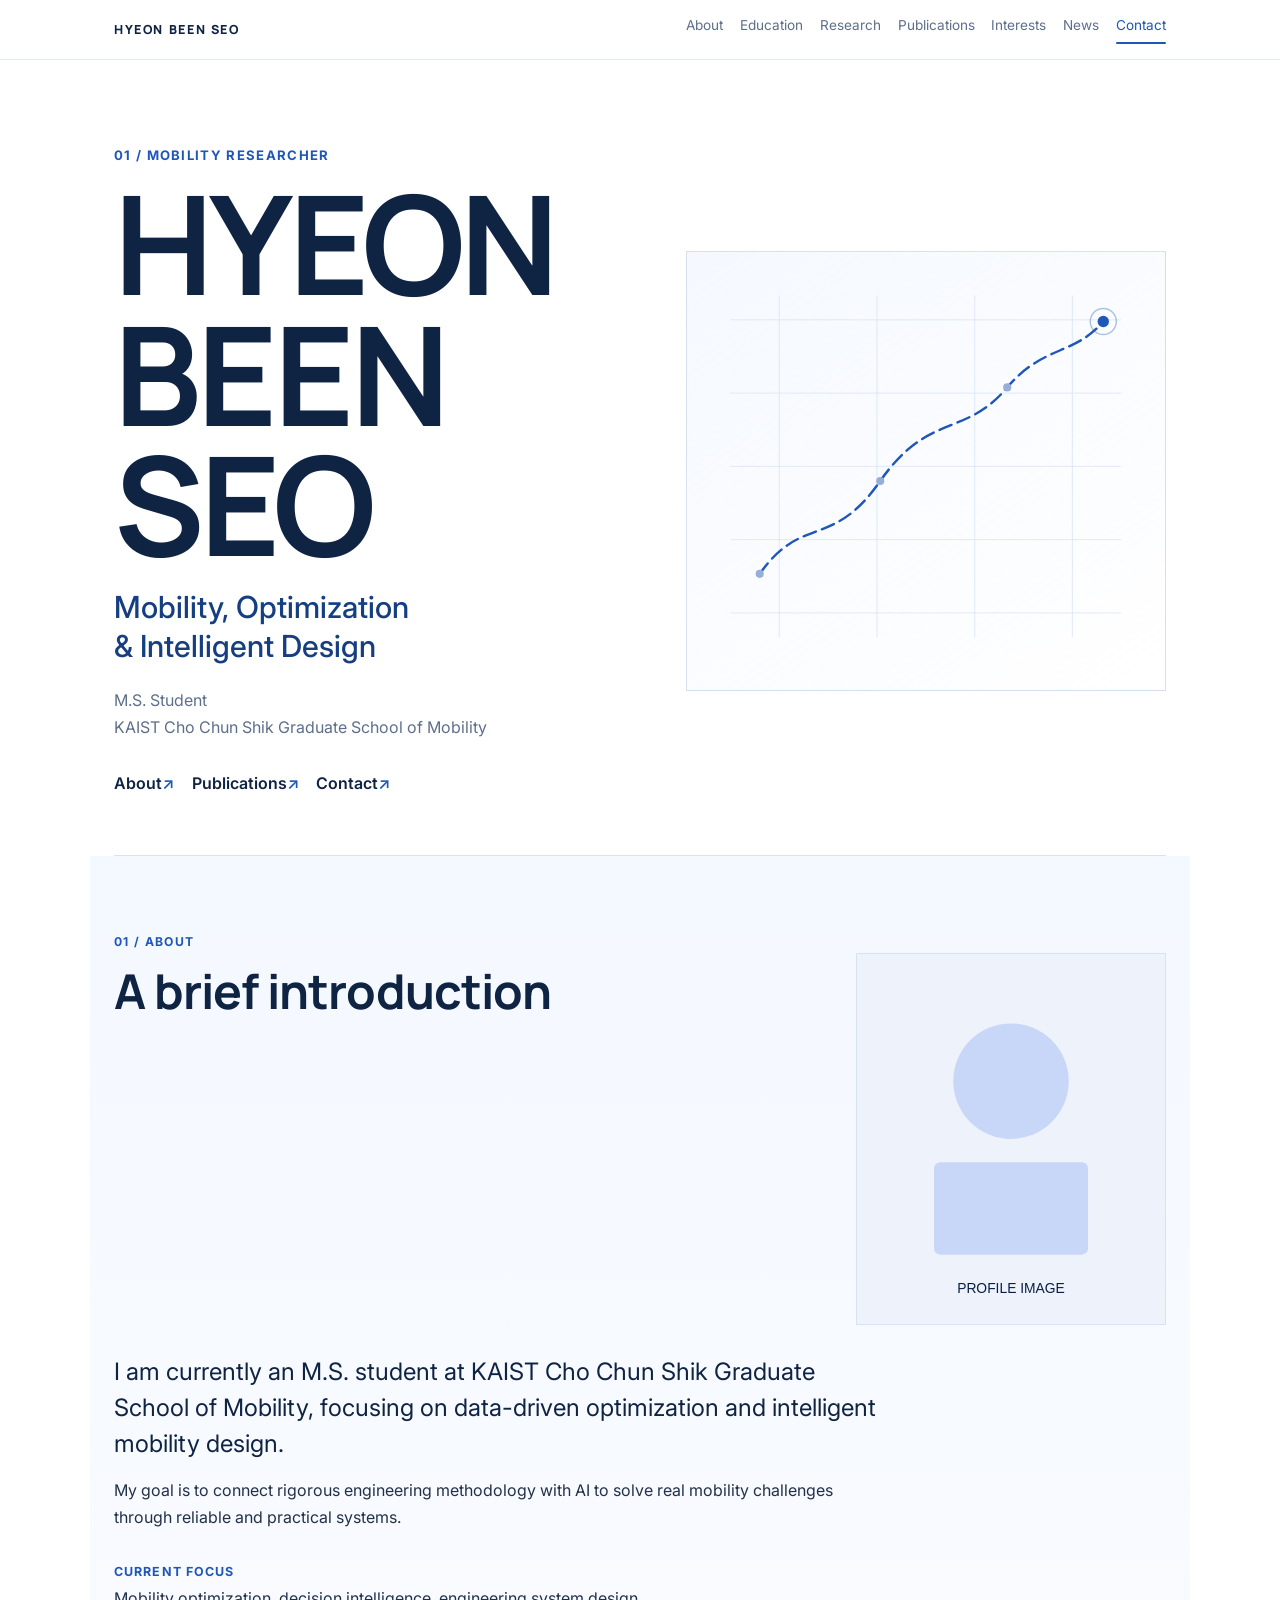
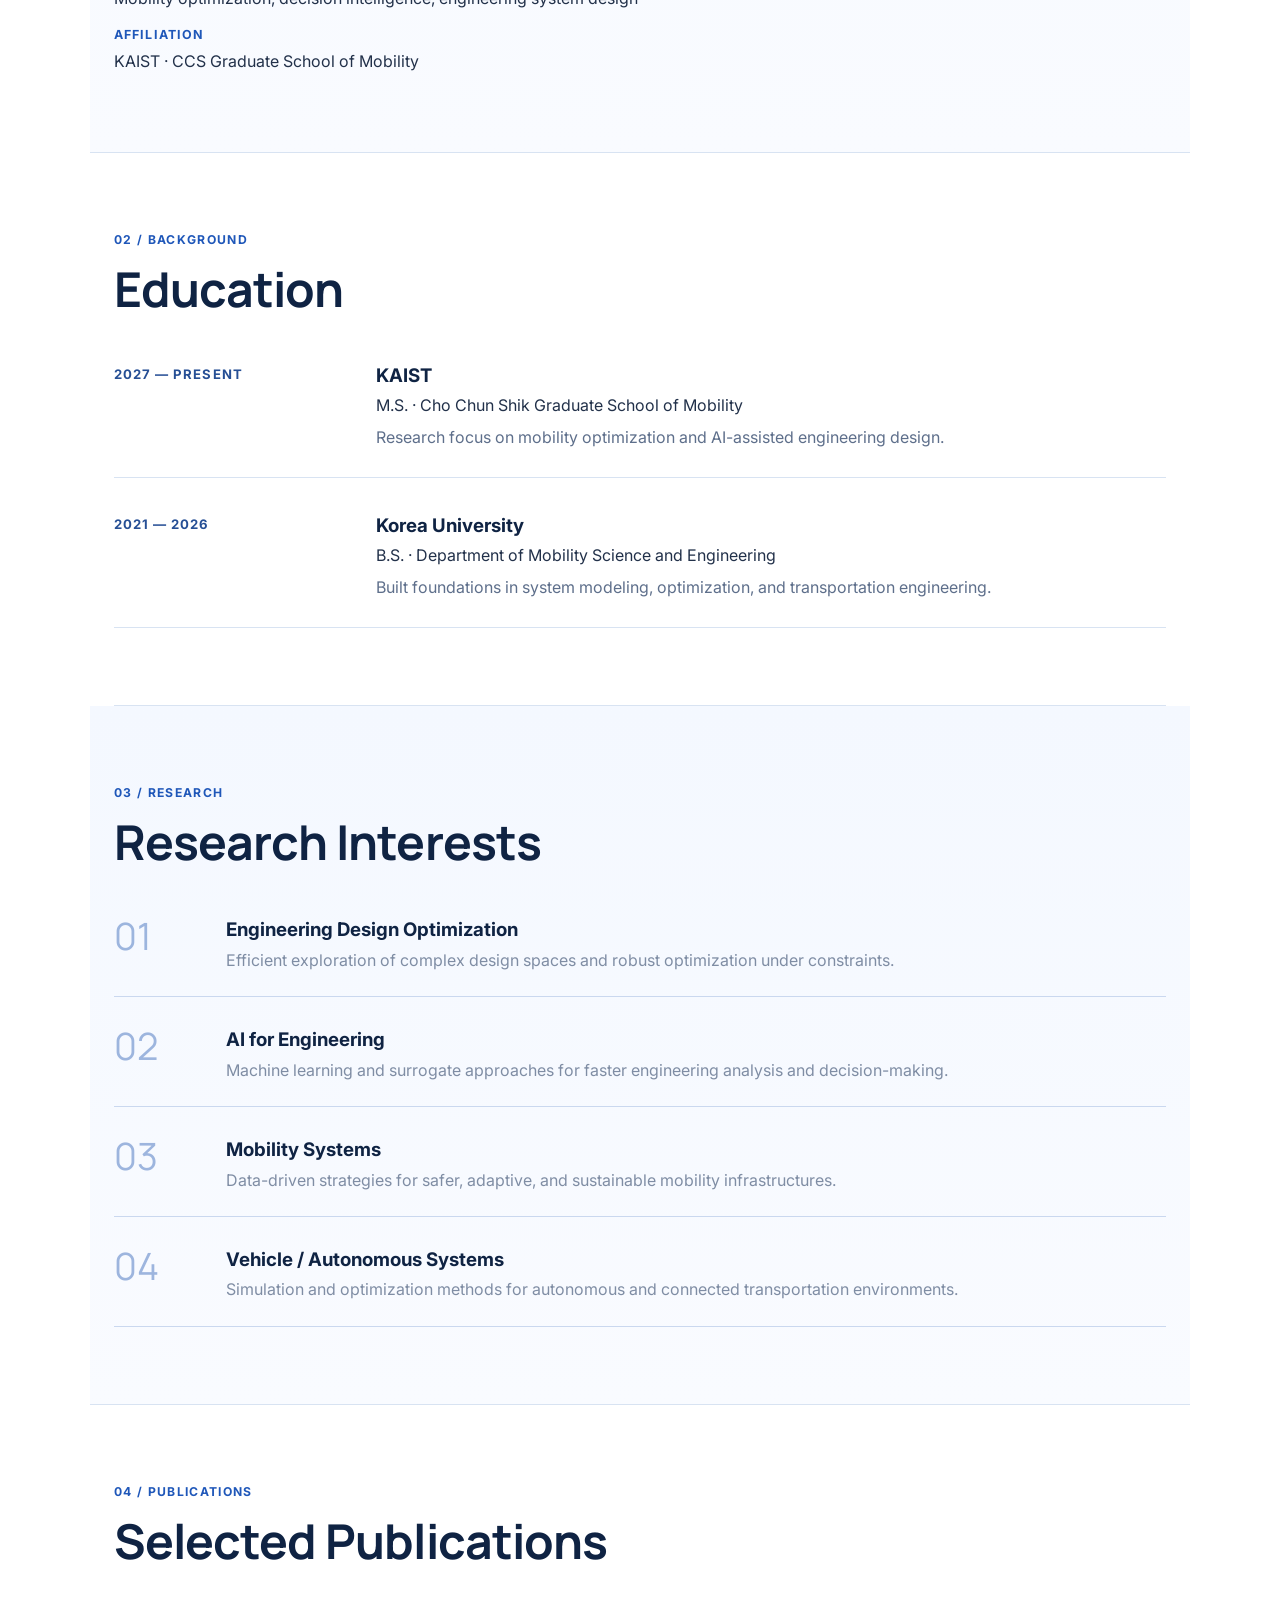
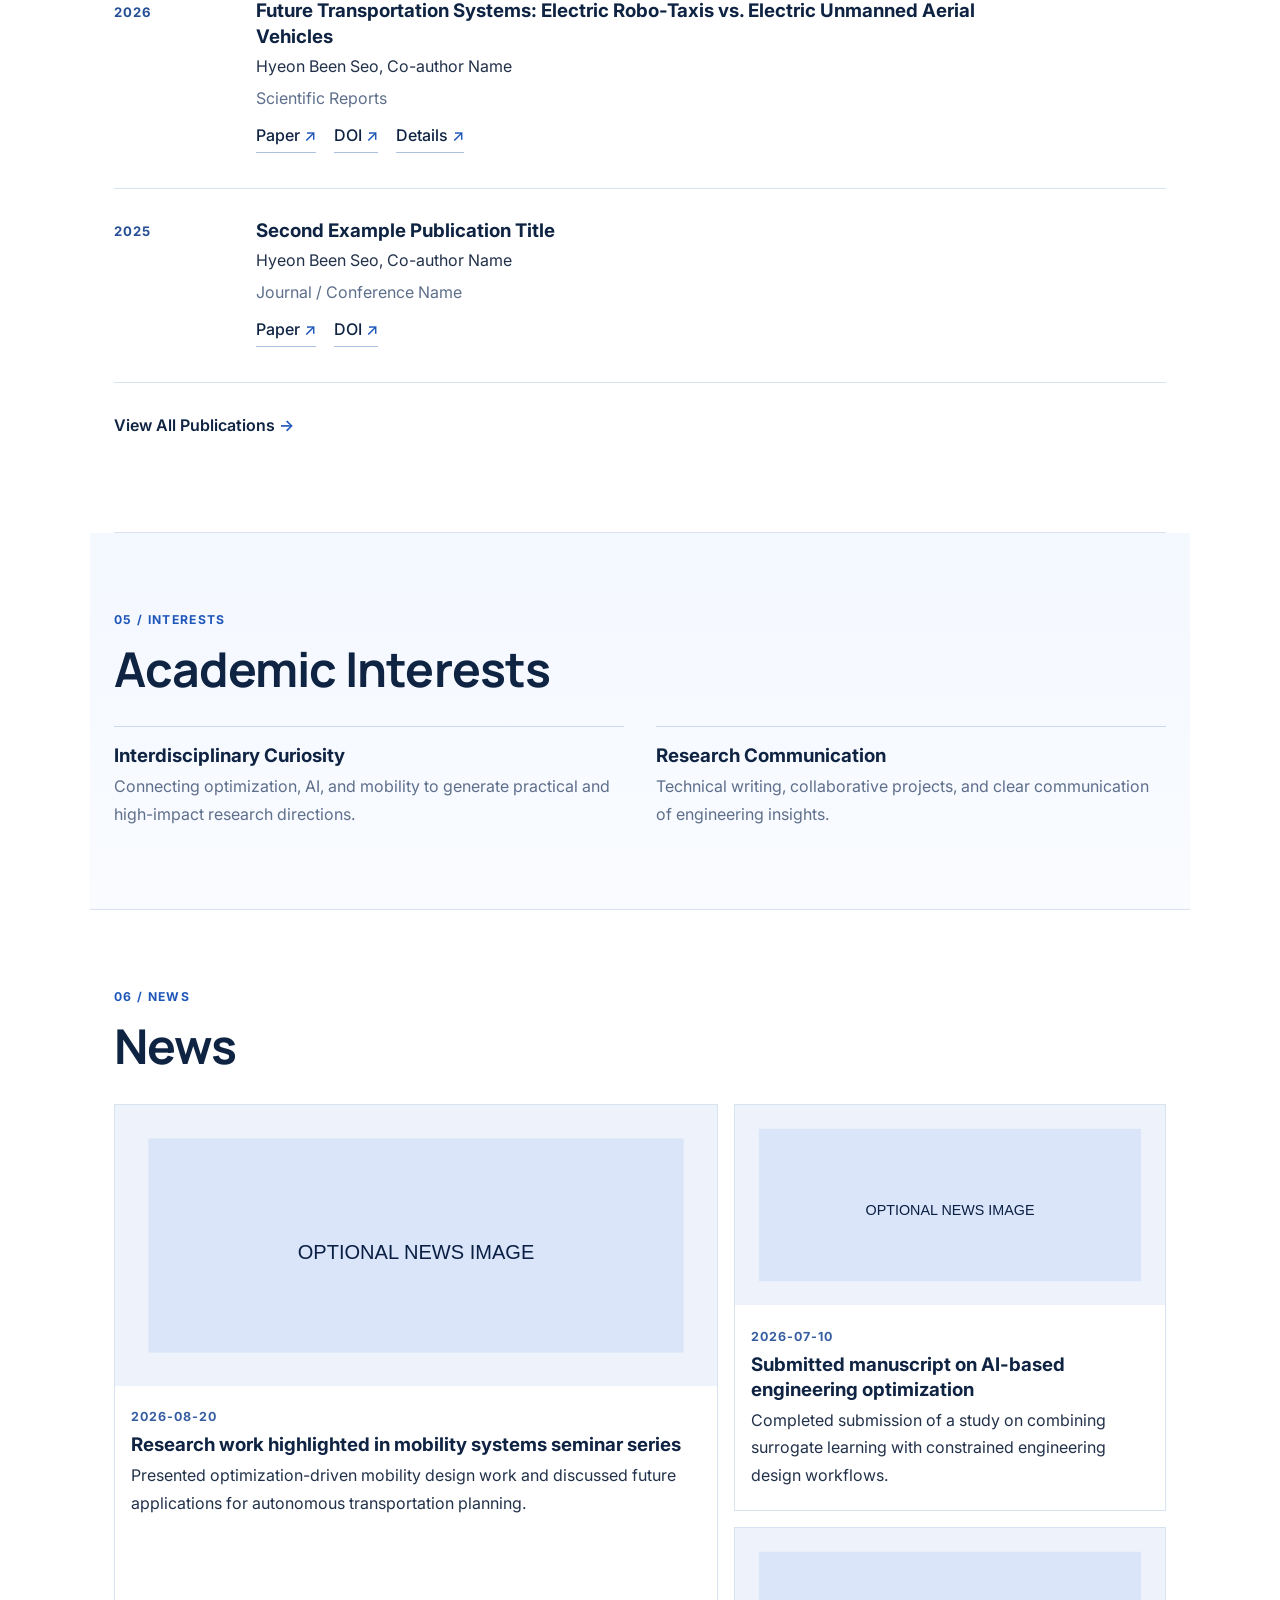
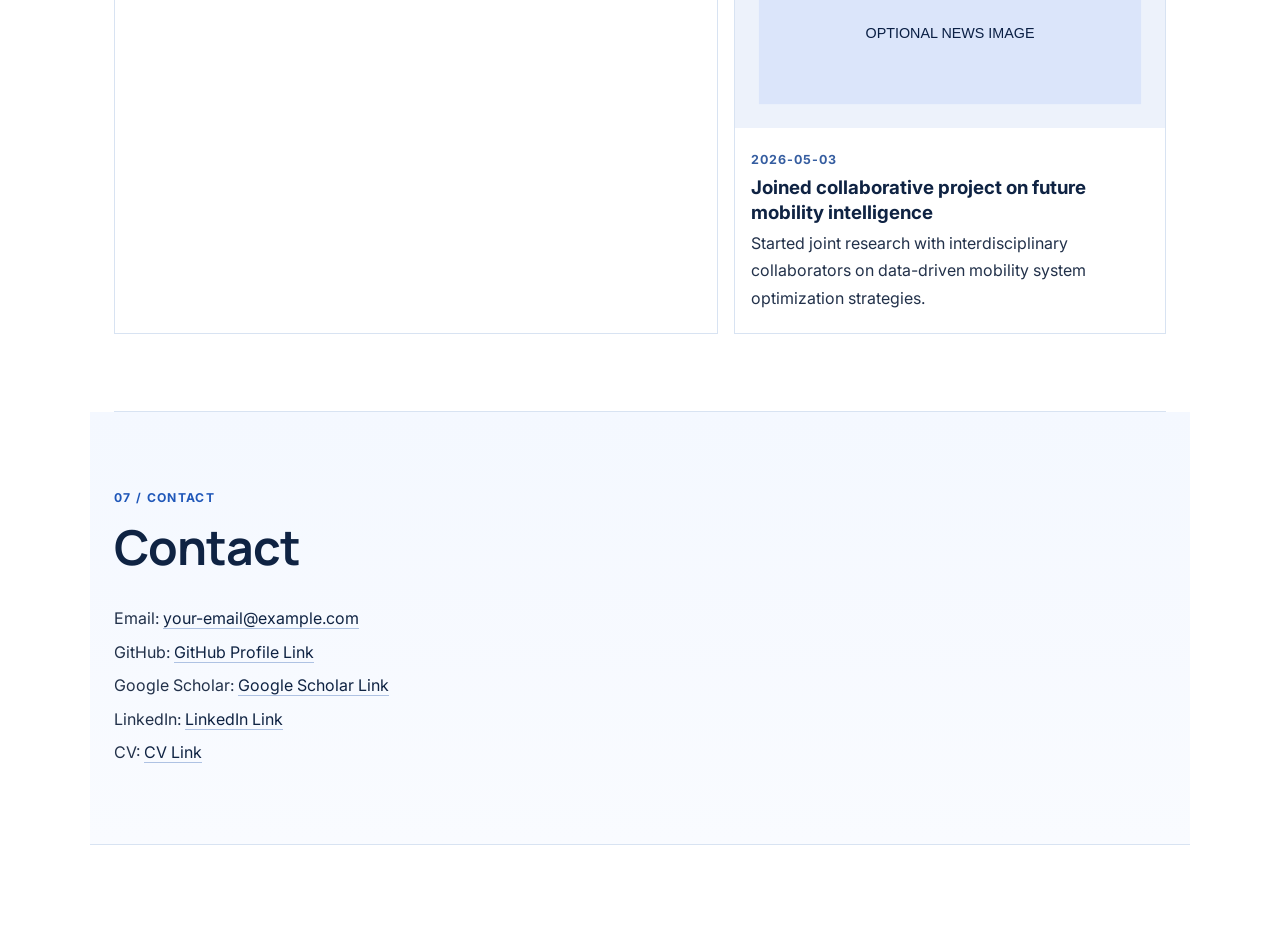
==== commit 4e26cf48: "Implement editorial long-scroll redesign Co-authored-by: CanTuKung <165931298+CanTuKung@users.norepl" ====
--- a/index.html
+++ b/index.html
@@ -7,7 +7,7 @@
   <link rel="stylesheet" href="style.css">
 </head>
 <body>
-  <header class="top-header">
+  <header class="top-header" id="top-header">
     <div class="top-header-inner">
       <a class="brand" href="#hero">HYEON BEEN SEO</a>
       <nav class="top-nav" aria-label="Section navigation">
@@ -24,157 +24,229 @@
 
   <main class="page">
     <!-- HERO SECTION START -->
-    <section class="hero reveal" id="hero">
-      <p class="hero-name">HYEON BEEN SEO</p>
-      <p class="hero-field">Mobility · Optimization · AI</p>
-      <p class="hero-role">M.S. Student<br>KAIST Cho Chun Shik Graduate School of Mobility</p>
-      <p class="hero-intro">
-        I study optimization and AI methods for next-generation mobility systems.
-        My research focuses on building reliable and efficient engineering solutions with practical impact.
-      </p>
-      <div class="hero-actions">
-        <a class="text-link" href="#about">About Me</a>
-        <a class="text-link" href="#publications">Publications</a>
-        <a class="text-link" href="#contact">CV</a>
+    <section class="hero" id="hero">
+      <div class="hero-copy">
+        <p class="hero-kicker">01 / MOBILITY RESEARCHER</p>
+        <h1 class="hero-name">HYEON<br>BEEN SEO</h1>
+        <p class="hero-field">Mobility, Optimization<br>&amp; Intelligent Design</p>
+        <p class="hero-role">M.S. Student<br>KAIST Cho Chun Shik Graduate School of Mobility</p>
+        <div class="hero-actions">
+          <a class="text-link" href="#about">About</a>
+          <a class="text-link" href="#publications">Publications</a>
+          <a class="text-link" href="#contact">Contact</a>
+        </div>
+      </div>
+      <div class="hero-visual" aria-hidden="true">
+        <svg viewBox="0 0 540 480" class="trajectory-art" role="presentation">
+          <g class="grid-lines">
+            <line x1="30" y1="60" x2="510" y2="60"></line>
+            <line x1="30" y1="150" x2="510" y2="150"></line>
+            <line x1="30" y1="240" x2="510" y2="240"></line>
+            <line x1="30" y1="330" x2="510" y2="330"></line>
+            <line x1="30" y1="420" x2="510" y2="420"></line>
+            <line x1="90" y1="30" x2="90" y2="450"></line>
+            <line x1="210" y1="30" x2="210" y2="450"></line>
+            <line x1="330" y1="30" x2="330" y2="450"></line>
+            <line x1="450" y1="30" x2="450" y2="450"></line>
+          </g>
+          <path class="trajectory-line" d="M66 372C118 298 155 343 214 258C273 173 318 205 370 143C414 91 452 104 488 62"></path>
+          <circle cx="66" cy="372" r="5" class="node"></circle>
+          <circle cx="214" cy="258" r="5" class="node"></circle>
+          <circle cx="370" cy="143" r="5" class="node"></circle>
+          <circle cx="488" cy="62" r="7" class="node node-highlight"></circle>
+          <circle cx="488" cy="62" r="16" class="pulse-ring"></circle>
+        </svg>
       </div>
     </section>
     <!-- HERO SECTION END -->
 
     <!-- ABOUT SECTION START -->
-    <section class="section reveal" id="about">
-      <h2 class="section-title">About</h2>
-      <div class="about-grid">
+    <section class="section section-soft reveal-block" id="about">
+      <p class="section-label" data-reveal="label">01 / ABOUT</p>
+      <div class="about-layout" data-reveal="title">
+        <h2 class="section-title">A brief introduction</h2>
         <figure class="profile-wrap">
           <img src="images/profile-placeholder.svg" alt="Profile placeholder">
         </figure>
-        <div class="about-copy">
-          <p>[Short biography]</p>
-          <p>
-            I am currently an M.S. student at KAIST Cho Chun Shik Graduate School of Mobility,
-            working on data-driven optimization and intelligent mobility design.
-          </p>
-          <p>
-            My goal is to connect rigorous engineering methodology with AI to solve real mobility challenges.
-          </p>
-        </div>
+      </div>
+      <div class="about-meta" data-reveal="content">
+        <p class="about-lead">I am currently an M.S. student at KAIST Cho Chun Shik Graduate School of Mobility, focusing on data-driven optimization and intelligent mobility design.</p>
+        <p>My goal is to connect rigorous engineering methodology with AI to solve real mobility challenges through reliable and practical systems.</p>
+        <dl>
+          <div>
+            <dt>Current Focus</dt>
+            <dd>Mobility optimization, decision intelligence, engineering system design</dd>
+          </div>
+          <div>
+            <dt>Affiliation</dt>
+            <dd>KAIST · CCS Graduate School of Mobility</dd>
+          </div>
+        </dl>
       </div>
     </section>
     <!-- ABOUT SECTION END -->
 
     <!-- EDUCATION SECTION START -->
-    <section class="section reveal" id="education">
-      <h2 class="section-title">Education</h2>
-      <div class="education-list">
+    <section class="section reveal-block" id="education">
+      <p class="section-label" data-reveal="label">02 / BACKGROUND</p>
+      <h2 class="section-title" data-reveal="title">Education</h2>
+      <div class="education-list" data-reveal="content">
         <article class="education-item">
-          <p class="entry-year">[Year – Present]</p>
-          <h3>KAIST</h3>
-          <p class="entry-main">M.S., Cho Chun Shik Graduate School of Mobility</p>
-          <p class="entry-note">Research focus on mobility optimization and AI-assisted engineering design.</p>
+          <p class="entry-year">2027 — PRESENT</p>
+          <div>
+            <h3>KAIST</h3>
+            <p class="entry-main">M.S. · Cho Chun Shik Graduate School of Mobility</p>
+            <p class="entry-note">Research focus on mobility optimization and AI-assisted engineering design.</p>
+          </div>
         </article>
         <article class="education-item">
-          <p class="entry-year">[Year – Year]</p>
-          <h3>Korea University</h3>
-          <p class="entry-main">B.S., Department of Mobility Science and Engineering</p>
-          <p class="entry-note">Built foundations in system modeling, optimization, and transportation engineering.</p>
+          <p class="entry-year">2021 — 2026</p>
+          <div>
+            <h3>Korea University</h3>
+            <p class="entry-main">B.S. · Department of Mobility Science and Engineering</p>
+            <p class="entry-note">Built foundations in system modeling, optimization, and transportation engineering.</p>
+          </div>
         </article>
       </div>
     </section>
     <!-- EDUCATION SECTION END -->
 
     <!-- RESEARCH SECTION START -->
-    <section class="section reveal" id="research">
-      <h2 class="section-title">Research Interests</h2>
-      <div class="research-list">
-        <article class="research-item">
-          <h3>Engineering Design Optimization</h3>
-          <p>Methodologies for efficient exploration of complex design spaces and robust optimization under constraints.</p>
-        </article>
-        <article class="research-item">
-          <h3>AI for Engineering Systems</h3>
-          <p>Integrating machine learning and surrogate modeling to accelerate engineering analysis and decision-making.</p>
-        </article>
-        <article class="research-item">
-          <h3>Mobility System Intelligence</h3>
-          <p>Data-driven strategies for safer, more adaptive, and sustainable mobility systems.</p>
-        </article>
-        <article class="research-item">
-          <h3>Autonomous Mobility Applications</h3>
-          <p>Simulation and optimization approaches for autonomous and connected vehicle environments.</p>
+    <section class="section section-soft reveal-block" id="research">
+      <p class="section-label" data-reveal="label">03 / RESEARCH</p>
+      <h2 class="section-title" data-reveal="title">Research Interests</h2>
+      <div class="research-list" data-reveal="content">
+        <article class="research-item">
+          <p class="research-index">01</p>
+          <div class="research-copy">
+            <h3>Engineering Design Optimization</h3>
+            <p>Efficient exploration of complex design spaces and robust optimization under constraints.</p>
+          </div>
+        </article>
+        <article class="research-item">
+          <p class="research-index">02</p>
+          <div class="research-copy">
+            <h3>AI for Engineering</h3>
+            <p>Machine learning and surrogate approaches for faster engineering analysis and decision-making.</p>
+          </div>
+        </article>
+        <article class="research-item">
+          <p class="research-index">03</p>
+          <div class="research-copy">
+            <h3>Mobility Systems</h3>
+            <p>Data-driven strategies for safer, adaptive, and sustainable mobility infrastructures.</p>
+          </div>
+        </article>
+        <article class="research-item">
+          <p class="research-index">04</p>
+          <div class="research-copy">
+            <h3>Vehicle / Autonomous Systems</h3>
+            <p>Simulation and optimization methods for autonomous and connected transportation environments.</p>
+          </div>
         </article>
       </div>
     </section>
     <!-- RESEARCH SECTION END -->
 
     <!-- PUBLICATIONS SECTION START -->
-    <section class="section reveal" id="publications">
-      <h2 class="section-title">Publications</h2>
-      <div class="publication-list">
+    <section class="section reveal-block" id="publications">
+      <p class="section-label" data-reveal="label">04 / PUBLICATIONS</p>
+      <h2 class="section-title" data-reveal="title">Selected Publications</h2>
+      <div class="publication-list" data-reveal="content">
         <article class="publication-item">
           <p class="entry-year">2026</p>
-          <h3><a href="publications/example-publication.html">Example Publication Title About Mobility Optimization</a></h3>
-          <p class="pub-authors">Hyeon Been Seo, Co-author Name</p>
-          <p class="pub-venue">Journal / Conference Name</p>
-          <img src="images/publication-placeholder.svg" alt="Representative publication image">
-          <p class="publication-links">
-            <a href="#">Paper</a>
-            <a href="#">DOI</a>
-            <a href="#">Details</a>
-          </p>
+          <div class="publication-main">
+            <h3><a href="publications/example-publication.html">Future Transportation Systems: Electric Robo-Taxis vs. Electric Unmanned Aerial Vehicles</a></h3>
+            <p class="pub-authors">Hyeon Been Seo, Co-author Name</p>
+            <p class="pub-venue">Scientific Reports</p>
+            <p class="publication-links">
+              <a href="#">Paper <span aria-hidden="true">↗</span></a>
+              <a href="#">DOI <span aria-hidden="true">↗</span></a>
+              <a href="publications/example-publication.html">Details <span aria-hidden="true">↗</span></a>
+            </p>
+          </div>
+          <figure class="publication-image-wrap">
+            <img src="images/publication-placeholder.svg" alt="Representative publication image">
+          </figure>
         </article>
         <article class="publication-item">
           <p class="entry-year">2025</p>
-          <h3><a href="#">Second Example Publication Title</a></h3>
-          <p class="pub-authors">Hyeon Been Seo, Co-author Name</p>
-          <p class="pub-venue">Journal / Conference Name</p>
-          <p class="publication-links">
-            <a href="#">Paper</a>
-            <a href="#">DOI</a>
-          </p>
-        </article>
-      </div>
-      <p class="view-all"><a href="publications.html">View All Publications →</a></p>
+          <div class="publication-main">
+            <h3><a href="#">Second Example Publication Title</a></h3>
+            <p class="pub-authors">Hyeon Been Seo, Co-author Name</p>
+            <p class="pub-venue">Journal / Conference Name</p>
+            <p class="publication-links">
+              <a href="#">Paper <span aria-hidden="true">↗</span></a>
+              <a href="#">DOI <span aria-hidden="true">↗</span></a>
+            </p>
+          </div>
+        </article>
+      </div>
+      <p class="view-all" data-reveal="content"><a href="publications.html">View All Publications <span aria-hidden="true">→</span></a></p>
     </section>
     <!-- PUBLICATIONS SECTION END -->
 
     <!-- INTERESTS SECTION START -->
-    <section class="section reveal" id="interests">
-      <h2 class="section-title">Interests</h2>
-      <div class="interest-list">
+    <section class="section section-soft reveal-block" id="interests">
+      <p class="section-label" data-reveal="label">05 / INTERESTS</p>
+      <h2 class="section-title" data-reveal="title">Academic Interests</h2>
+      <div class="interest-list" data-reveal="content">
         <article class="interest-item">
-          <h3>Academic Curiosity</h3>
-          <p>I enjoy connecting ideas across optimization, AI, and mobility to discover practical research directions.</p>
+          <h3>Interdisciplinary Curiosity</h3>
+          <p>Connecting optimization, AI, and mobility to generate practical and high-impact research directions.</p>
         </article>
         <article class="interest-item">
-          <h3>Beyond Research</h3>
-          <p>I am interested in collaborative projects, technical writing, and communicating engineering ideas clearly.</p>
+          <h3>Research Communication</h3>
+          <p>Technical writing, collaborative projects, and clear communication of engineering insights.</p>
         </article>
       </div>
     </section>
     <!-- INTERESTS SECTION END -->
 
     <!-- NEWS SECTION START -->
-    <section class="section reveal" id="news">
-      <h2 class="section-title">News</h2>
-      <div class="news-list">
+    <section class="section reveal-block" id="news">
+      <p class="section-label" data-reveal="label">06 / NEWS</p>
+      <h2 class="section-title" data-reveal="title">News</h2>
+      <div class="news-list" data-reveal="content">
+        <article class="news-item news-featured">
+          <figure>
+            <img src="images/news-placeholder.svg" alt="Representative news image">
+          </figure>
+          <div class="news-copy">
+            <p class="news-date">2026-08-20</p>
+            <h3>Research work highlighted in mobility systems seminar series</h3>
+            <p>Presented optimization-driven mobility design work and discussed future applications for autonomous transportation planning.</p>
+          </div>
+        </article>
         <article class="news-item">
-          <p class="news-date">[YYYY-MM-DD]</p>
-          <h3>News Title Placeholder</h3>
-          <p>Short description placeholder.</p>
-          <img src="images/news-placeholder.svg" alt="Representative news image">
+          <figure>
+            <img src="images/news-placeholder.svg" alt="Representative news image">
+          </figure>
+          <div class="news-copy">
+            <p class="news-date">2026-07-10</p>
+            <h3>Submitted manuscript on AI-based engineering optimization</h3>
+            <p>Completed submission of a study on combining surrogate learning with constrained engineering design workflows.</p>
+          </div>
         </article>
         <article class="news-item">
-          <p class="news-date">[YYYY-MM-DD]</p>
-          <h3>Second News Title Placeholder</h3>
-          <p>Short description placeholder.</p>
+          <figure>
+            <img src="images/news-placeholder.svg" alt="Representative news image">
+          </figure>
+          <div class="news-copy">
+            <p class="news-date">2026-05-03</p>
+            <h3>Joined collaborative project on future mobility intelligence</h3>
+            <p>Started joint research with interdisciplinary collaborators on data-driven mobility system optimization strategies.</p>
+          </div>
         </article>
       </div>
     </section>
     <!-- NEWS SECTION END -->
 
     <!-- CONTACT SECTION START -->
-    <section class="section reveal" id="contact">
-      <h2 class="section-title">Contact</h2>
-      <ul class="contact-list">
+    <section class="section section-soft reveal-block" id="contact">
+      <p class="section-label" data-reveal="label">07 / CONTACT</p>
+      <h2 class="section-title" data-reveal="title">Contact</h2>
+      <ul class="contact-list" data-reveal="content">
         <li>Email: <a href="mailto:your-email@example.com">your-email@example.com</a></li>
         <li>GitHub: <a href="#">GitHub Profile Link</a></li>
         <li>Google Scholar: <a href="#">Google Scholar Link</a></li>
--- a/style.css
+++ b/style.css
@@ -1,10 +1,15 @@
+@import url("https://fonts.googleapis.com/css2?family=Inter:wght@400;500;600;700&family=Manrope:wght@500;700;800&display=swap");
+
 :root {
-  --kaist-blue: #1f4fa3;
-  --kaist-deep: #102544;
-  --text: #253044;
-  --muted: #5d6a82;
-  --line: #dce4f2;
-  --bg: #ffffff;
+  --deep-navy: #0f2343;
+  --cobalt: #1f57b9;
+  --cobalt-soft: #2f6dda;
+  --text-main: #22314a;
+  --text-muted: #5e6f8b;
+  --line: #d8e3f2;
+  --surface-a: #ffffff;
+  --surface-b: #f4f8ff;
+  --surface-c: #f9fbff;
 }
 
 * {
@@ -18,13 +23,13 @@
 body {
   margin: 0;
   font-family: "Inter", "Segoe UI", Arial, sans-serif;
-  color: var(--text);
-  background: var(--bg);
-  line-height: 1.75;
+  color: var(--text-main);
+  background: var(--surface-a);
+  line-height: 1.72;
 }
 
 a {
-  color: var(--kaist-blue);
+  color: var(--cobalt);
 }
 
 img {
@@ -36,233 +41,537 @@
 .top-header {
   position: sticky;
   top: 0;
-  z-index: 40;
-  backdrop-filter: blur(8px);
-  background: rgba(255, 255, 255, 0.94);
-  border-bottom: 1px solid rgba(220, 228, 242, 0.8);
+  z-index: 50;
+  border-bottom: 1px solid rgba(216, 227, 242, 0.8);
+  background: rgba(255, 255, 255, 0.86);
+  backdrop-filter: saturate(125%) blur(6px);
+  transition: background 0.3s ease, box-shadow 0.3s ease;
+}
+
+.top-header.scrolled {
+  background: rgba(255, 255, 255, 0.72);
+  box-shadow: 0 8px 24px rgba(13, 30, 57, 0.06);
 }
 
 .top-header-inner {
-  max-width: 860px;
+  max-width: 1100px;
   margin: 0 auto;
-  padding: 0.75rem 1.25rem;
+  padding: 0.9rem 1.5rem;
   display: flex;
   align-items: center;
+  justify-content: space-between;
   gap: 1rem;
 }
 
 .brand {
-  font-size: 0.76rem;
-  letter-spacing: 0.12em;
+  text-decoration: none;
+  font-family: "Manrope", "Inter", sans-serif;
+  font-size: 0.78rem;
+  letter-spacing: 0.13em;
   text-transform: uppercase;
-  color: var(--kaist-deep);
-  text-decoration: none;
+  font-weight: 800;
+  color: var(--deep-navy);
   white-space: nowrap;
-  font-weight: 700;
 }
 
 .top-nav {
   display: flex;
+  gap: 1.05rem;
   flex-wrap: nowrap;
-  gap: 0.9rem;
   overflow-x: auto;
   padding-bottom: 0.2rem;
 }
 
 .nav-link {
+  position: relative;
   text-decoration: none;
-  color: var(--muted);
-  font-size: 0.84rem;
+  color: var(--text-muted);
+  font-size: 0.85rem;
   white-space: nowrap;
-  transition: color 0.2s ease;
-}
-
-.nav-link.active,
-.nav-link:hover {
-  color: var(--kaist-blue);
+  padding-bottom: 0.25rem;
+  transition: color 0.24s ease;
+}
+
+.nav-link::after {
+  content: "";
+  position: absolute;
+  left: 0;
+  right: 0;
+  bottom: -0.15rem;
+  height: 2px;
+  border-radius: 999px;
+  background: var(--cobalt);
+  transform: scaleX(0);
+  transform-origin: left;
+  transition: transform 0.28s ease;
+}
+
+.nav-link:hover,
+.nav-link.active {
+  color: var(--cobalt);
+}
+
+.nav-link:hover::after,
+.nav-link.active::after {
+  transform: scaleX(1);
 }
 
 .page {
-  max-width: 860px;
+  max-width: 1100px;
   margin: 0 auto;
-  padding: 2.5rem 1.25rem 5rem;
+  padding: 2.2rem 1.5rem 6rem;
 }
 
 .hero {
-  padding: 3rem 0 4.5rem;
+  min-height: min(86vh, 760px);
+  padding: 3rem 0 3.5rem;
+  display: grid;
+  grid-template-columns: minmax(0, 1fr) minmax(320px, 480px);
+  gap: 2.4rem;
+  align-items: center;
   border-bottom: 1px solid var(--line);
 }
 
+.hero-kicker {
+  margin: 0;
+  font-size: 0.82rem;
+  color: var(--cobalt);
+  font-weight: 700;
+  letter-spacing: 0.1em;
+  text-transform: uppercase;
+}
+
 .hero-name {
-  margin: 0;
-  font-size: clamp(2.4rem, 7vw, 4.3rem);
-  line-height: 1.08;
-  letter-spacing: 0.02em;
-  font-weight: 700;
-  color: var(--kaist-deep);
+  margin: 0.65rem 0 0;
+  font-family: "Manrope", "Inter", sans-serif;
+  font-size: clamp(3.5rem, 13vw, 8.6rem);
+  line-height: 0.95;
+  letter-spacing: -0.03em;
+  color: var(--deep-navy);
 }
 
 .hero-field {
-  margin: 1rem 0 0;
-  color: var(--kaist-blue);
-  font-size: clamp(1.05rem, 2.2vw, 1.3rem);
-  font-weight: 600;
+  margin: 1.15rem 0 0;
+  font-size: clamp(1.24rem, 2.8vw, 1.9rem);
+  line-height: 1.3;
+  color: #163f82;
+  font-weight: 500;
 }
 
 .hero-role {
-  margin: 1.2rem 0 0;
-  color: #43516b;
-  font-size: 1rem;
-}
-
-.hero-intro {
-  max-width: 62ch;
-  margin: 1.6rem 0 0;
-  font-size: 1.02rem;
+  margin: 1.25rem 0 0;
+  color: var(--text-muted);
 }
 
 .hero-actions {
-  margin-top: 1.5rem;
+  margin-top: 1.8rem;
   display: flex;
   flex-wrap: wrap;
-  gap: 1.2rem;
+  gap: 1.1rem;
 }
 
 .text-link {
   text-decoration: none;
   font-weight: 600;
+  color: var(--deep-navy);
 }
 
 .text-link::after {
-  content: " →";
+  content: " ↗";
+  color: var(--cobalt);
+  transition: transform 0.24s ease;
+  display: inline-block;
+}
+
+.text-link:hover::after {
+  transform: translate(2px, -2px);
+}
+
+.hero-visual {
+  position: relative;
+  padding: 1.2rem;
+  border: 1px solid rgba(122, 150, 198, 0.28);
+  background: linear-gradient(145deg, rgba(244, 248, 255, 0.92), rgba(255, 255, 255, 0.6));
+}
+
+.trajectory-art {
+  width: 100%;
+  height: auto;
+}
+
+.grid-lines line {
+  stroke: #d9e4f6;
+  stroke-width: 1;
+}
+
+.trajectory-line {
+  fill: none;
+  stroke: var(--cobalt);
+  stroke-width: 3;
+  stroke-linecap: round;
+  stroke-dasharray: 16 8;
+  animation: path-drift 9s linear infinite;
+}
+
+.node {
+  fill: #95afd8;
+}
+
+.node-highlight {
+  fill: var(--cobalt);
+}
+
+.pulse-ring {
+  fill: none;
+  stroke: rgba(31, 87, 185, 0.35);
+  stroke-width: 1.8;
+  animation: pulse-ring 3s ease-out infinite;
 }
 
 .section {
-  padding: 4.2rem 0;
+  padding: 4.8rem 0;
   border-bottom: 1px solid var(--line);
 }
 
+.section-soft {
+  background: linear-gradient(180deg, var(--surface-b), var(--surface-c));
+  margin-left: -1.5rem;
+  margin-right: -1.5rem;
+  padding-left: 1.5rem;
+  padding-right: 1.5rem;
+}
+
+.section-label {
+  margin: 0;
+  font-size: 0.76rem;
+  letter-spacing: 0.11em;
+  text-transform: uppercase;
+  color: var(--cobalt);
+  font-weight: 700;
+}
+
 .section-title {
-  margin: 0 0 1.9rem;
-  font-size: clamp(1.65rem, 3vw, 2rem);
-  color: var(--kaist-deep);
-  line-height: 1.2;
-}
-
-.about-grid {
-  display: grid;
-  grid-template-columns: minmax(210px, 280px) 1fr;
-  gap: 2.2rem;
+  margin: 0.75rem 0 2rem;
+  font-family: "Manrope", "Inter", sans-serif;
+  font-size: clamp(2rem, 5vw, 3rem);
+  line-height: 1.08;
+  letter-spacing: -0.02em;
+  color: var(--deep-navy);
+}
+
+.about-layout {
+  display: grid;
+  grid-template-columns: 1fr minmax(220px, 320px);
+  gap: 2rem;
   align-items: start;
 }
 
-.profile-wrap img {
-  width: 100%;
+.profile-wrap {
+  margin: 0;
+  justify-self: end;
+  max-width: 310px;
   border: 1px solid var(--line);
 }
 
-.about-copy p {
-  margin-top: 0;
-  margin-bottom: 1rem;
-}
-
-.education-list,
-.publication-list,
-.news-list {
-  display: grid;
-  gap: 1.8rem;
-}
-
-.education-item,
-.publication-item,
-.news-item {
-  padding-bottom: 1.2rem;
+.about-meta {
+  margin-top: 1.8rem;
+  max-width: 780px;
+}
+
+.about-lead {
+  margin: 0 0 1rem;
+  font-size: clamp(1.1rem, 2.4vw, 1.5rem);
+  line-height: 1.5;
+  color: var(--deep-navy);
+}
+
+.about-meta p {
+  margin: 0 0 0.95rem;
+}
+
+.about-meta dl {
+  margin: 1.8rem 0 0;
+  display: grid;
+  gap: 0.75rem;
+}
+
+.about-meta dt {
+  color: var(--cobalt);
+  font-size: 0.78rem;
+  font-weight: 700;
+  letter-spacing: 0.09em;
+  text-transform: uppercase;
+}
+
+.about-meta dd {
+  margin: 0.15rem 0 0;
+}
+
+.education-list {
+  display: grid;
+  gap: 1.15rem;
+}
+
+.education-item {
+  display: grid;
+  grid-template-columns: minmax(170px, 240px) 1fr;
+  gap: 1.4rem;
+  padding: 1rem 0 1.3rem;
   border-bottom: 1px solid var(--line);
 }
 
-.education-item:last-child,
-.publication-item:last-child,
-.news-item:last-child {
-  border-bottom: 0;
-  padding-bottom: 0;
-}
-
 .entry-year {
   margin: 0;
-  color: var(--muted);
-  font-size: 0.9rem;
+  font-size: 0.82rem;
+  letter-spacing: 0.08em;
+  text-transform: uppercase;
+  color: #264f95;
+  font-weight: 700;
 }
 
 .education-item h3,
+.research-item h3,
 .publication-item h3,
-.news-item h3,
-.research-item h3,
-.interest-item h3 {
-  margin: 0.35rem 0 0.25rem;
-  color: var(--kaist-deep);
-  font-size: 1.06rem;
-  line-height: 1.4;
+.interest-item h3,
+.news-item h3 {
+  margin: 0;
+  line-height: 1.35;
+  color: var(--deep-navy);
 }
 
 .entry-main,
 .entry-note,
 .pub-authors,
 .pub-venue,
+.news-item p,
+.research-copy p,
+.interest-item p {
+  margin: 0.28rem 0;
+}
+
+.entry-note,
+.pub-venue,
 .news-date,
-.news-item p,
-.research-item p,
+.research-copy p,
 .interest-item p {
-  margin: 0.22rem 0;
-}
-
-.entry-note,
-.news-date,
-.pub-venue {
-  color: var(--muted);
-}
-
-.research-list,
-.interest-list {
-  display: grid;
-  grid-template-columns: repeat(2, minmax(0, 1fr));
-  gap: 1.2rem 1.8rem;
-}
-
-.research-item,
-.interest-item {
-  padding-bottom: 0.8rem;
+  color: var(--text-muted);
+}
+
+.research-list {
+  display: grid;
+  gap: 0.75rem;
+}
+
+.research-item {
+  display: grid;
+  grid-template-columns: minmax(64px, 90px) 1fr;
+  gap: 1.4rem;
+  padding: 1.1rem 0;
+  border-bottom: 1px solid #cad8ef;
+  transition: border-color 0.26s ease;
+}
+
+.research-index {
+  margin: 0;
+  font-family: "Manrope", sans-serif;
+  font-size: clamp(1.5rem, 3.7vw, 2.35rem);
+  line-height: 1;
+  color: #84a2d5;
+  transition: color 0.24s ease;
+}
+
+.research-copy {
+  position: relative;
+}
+
+.research-copy::before {
+  content: "";
+  position: absolute;
+  left: 0;
+  top: -0.4rem;
+  width: 0;
+  height: 2px;
+  background: var(--cobalt);
+  transition: width 0.28s ease;
+}
+
+.research-item:hover {
+  border-color: #9db7e2;
+}
+
+.research-item:hover .research-index {
+  color: var(--cobalt);
+}
+
+.research-item:hover .research-copy::before {
+  width: 78px;
+}
+
+.research-item:hover h3 {
+  transform: translateX(4px);
+}
+
+.research-item h3 {
+  transition: transform 0.28s ease;
+}
+
+.research-item p {
+  opacity: 0.78;
+  transition: opacity 0.24s ease;
+}
+
+.research-item:hover p {
+  opacity: 1;
+}
+
+.publication-list {
+  display: grid;
+  gap: 1.8rem;
+}
+
+.publication-item {
+  display: grid;
+  grid-template-columns: minmax(90px, 120px) 1fr auto;
+  gap: 1.1rem 1.4rem;
+  align-items: start;
+  padding-bottom: 1.2rem;
   border-bottom: 1px solid var(--line);
 }
 
-.publication-item img,
-.news-item img {
-  margin-top: 0.8rem;
-  border: 1px solid var(--line);
-}
-
-.publication-item h3 a {
-  color: var(--kaist-deep);
+.publication-main h3 a {
+  color: var(--deep-navy);
   text-decoration: none;
-}
-
-.publication-item h3 a:hover {
-  color: var(--kaist-blue);
+  transition: color 0.24s ease;
+}
+
+.publication-main h3 a:hover {
+  color: var(--cobalt);
+}
+
+.publication-item .entry-year {
+  padding-top: 0.18rem;
 }
 
 .publication-links {
-  margin-top: 0.45rem;
+  margin-top: 0.6rem;
   display: flex;
   flex-wrap: wrap;
+  gap: 0.9rem 1.1rem;
+}
+
+.publication-links a {
+  color: var(--deep-navy);
+  text-decoration: none;
+  font-weight: 500;
+  border-bottom: 1px solid #acc0e0;
+  padding-bottom: 0.1rem;
+  transition: color 0.24s ease, border-color 0.24s ease;
+}
+
+.publication-links a span {
+  display: inline-block;
+  transition: transform 0.24s ease;
+  color: var(--cobalt);
+}
+
+.publication-item:hover .publication-links a {
+  border-color: var(--cobalt);
+}
+
+.publication-item:hover .publication-main h3 a {
+  color: var(--cobalt);
+}
+
+.publication-item:hover .publication-links a span {
+  transform: translate(2px, -2px);
+}
+
+.publication-image-wrap {
+  width: 150px;
+  margin: 0;
+  border: 1px solid var(--line);
+  opacity: 0;
+  transform: translateY(8px);
+  transition: opacity 0.28s ease, transform 0.28s ease;
+}
+
+.publication-item:hover .publication-image-wrap {
+  opacity: 1;
+  transform: none;
+}
+
+.view-all {
+  margin-top: 1.8rem;
+}
+
+.view-all a {
+  text-decoration: none;
+  font-weight: 600;
+  color: var(--deep-navy);
+}
+
+.view-all a span {
+  color: var(--cobalt);
+  transition: transform 0.24s ease;
+  display: inline-block;
+}
+
+.view-all a:hover span {
+  transform: translateX(4px);
+}
+
+.interest-list {
+  display: grid;
+  grid-template-columns: repeat(2, minmax(0, 1fr));
+  gap: 1.2rem 2rem;
+}
+
+.interest-item {
+  border-top: 1px solid #c9d8ef;
+  padding-top: 1rem;
+}
+
+.news-list {
+  display: grid;
+  grid-template-columns: 1.4fr 1fr;
   gap: 1rem;
 }
 
-.view-all {
-  margin-top: 1.6rem;
-}
-
-.view-all a {
-  font-weight: 600;
-  text-decoration: none;
+.news-item {
+  border: 1px solid var(--line);
+  background: #fff;
+  overflow: hidden;
+}
+
+.news-featured {
+  grid-row: span 2;
+}
+
+.news-item figure {
+  margin: 0;
+  overflow: hidden;
+}
+
+.news-item img {
+  width: 100%;
+  transition: transform 0.4s ease;
+}
+
+.news-item:hover img {
+  transform: scale(1.04);
+}
+
+.news-copy {
+  padding: 1rem;
+}
+
+.news-date {
+  margin: 0;
+  font-size: 0.78rem;
+  letter-spacing: 0.08em;
+  text-transform: uppercase;
+  color: #355da0;
+  font-weight: 700;
 }
 
 .contact-list {
@@ -270,43 +579,103 @@
   margin: 0;
   padding: 0;
   display: grid;
-  gap: 0.35rem;
-}
-
-.reveal {
+  gap: 0.38rem;
+}
+
+.contact-list a {
+  color: var(--deep-navy);
+  text-decoration: none;
+  border-bottom: 1px solid #aec2e3;
+}
+
+.contact-list a:hover {
+  color: var(--cobalt);
+  border-bottom-color: var(--cobalt);
+}
+
+.reveal-block [data-reveal] {
   opacity: 0;
-  transform: translateY(10px);
-  transition: opacity 0.45s ease, transform 0.45s ease;
-}
-
-.reveal.visible {
+  transition: opacity 0.7s ease, transform 0.7s ease;
+}
+
+.reveal-block [data-reveal="label"] {
+  transform: translateY(12px);
+}
+
+.reveal-block [data-reveal="title"] {
+  transform: translateY(28px);
+}
+
+.reveal-block [data-reveal="content"] {
+  transform: translateY(34px);
+}
+
+.reveal-block.in-view [data-reveal="label"] {
   opacity: 1;
   transform: none;
-}
-
-@media (max-width: 900px) {
-  .about-grid,
-  .research-list,
-  .interest-list {
+  transition-delay: 0.04s;
+}
+
+.reveal-block.in-view [data-reveal="title"] {
+  opacity: 1;
+  transform: none;
+  transition-delay: 0.15s;
+}
+
+.reveal-block.in-view [data-reveal="content"] {
+  opacity: 1;
+  transform: none;
+  transition-delay: 0.29s;
+}
+
+@keyframes path-drift {
+  from {
+    stroke-dashoffset: 0;
+  }
+  to {
+    stroke-dashoffset: -96;
+  }
+}
+
+@keyframes pulse-ring {
+  0% {
+    opacity: 0.8;
+    transform: scale(0.9);
+  }
+  100% {
+    opacity: 0;
+    transform: scale(1.2);
+  }
+}
+
+@media (max-width: 980px) {
+  .hero {
     grid-template-columns: 1fr;
-  }
-
-  .hero {
-    padding-top: 2.2rem;
-  }
-
-  .hero-actions {
-    gap: 1rem;
-  }
-}
-
-@media (max-width: 640px) {
-  .top-header-inner,
-  .page {
-    padding-left: 1rem;
-    padding-right: 1rem;
-  }
-
+    min-height: unset;
+  }
+
+  .hero-visual {
+    max-width: 560px;
+  }
+
+  .news-list {
+    grid-template-columns: 1fr;
+  }
+
+  .news-featured {
+    grid-row: auto;
+  }
+
+  .publication-item {
+    grid-template-columns: 1fr;
+  }
+
+  .publication-image-wrap {
+    width: min(190px, 45vw);
+  }
+}
+
+@media (max-width: 760px) {
   .top-header-inner {
     flex-direction: column;
     align-items: flex-start;
@@ -317,7 +686,46 @@
     width: 100%;
   }
 
+  .page {
+    padding-top: 1.4rem;
+  }
+
   .section {
-    padding: 3.2rem 0;
-  }
-}
+    padding: 3.7rem 0;
+  }
+
+  .about-layout,
+  .education-item,
+  .interest-list {
+    grid-template-columns: 1fr;
+  }
+
+  .profile-wrap {
+    justify-self: start;
+  }
+}
+
+@media (prefers-reduced-motion: reduce) {
+  html {
+    scroll-behavior: auto;
+  }
+
+  *,
+  *::before,
+  *::after {
+    animation-duration: 1ms !important;
+    animation-iteration-count: 1 !important;
+    transition-duration: 1ms !important;
+    scroll-behavior: auto !important;
+  }
+
+  .reveal-block [data-reveal] {
+    opacity: 1;
+    transform: none;
+  }
+
+  .publication-image-wrap {
+    opacity: 1;
+    transform: none;
+  }
+}
